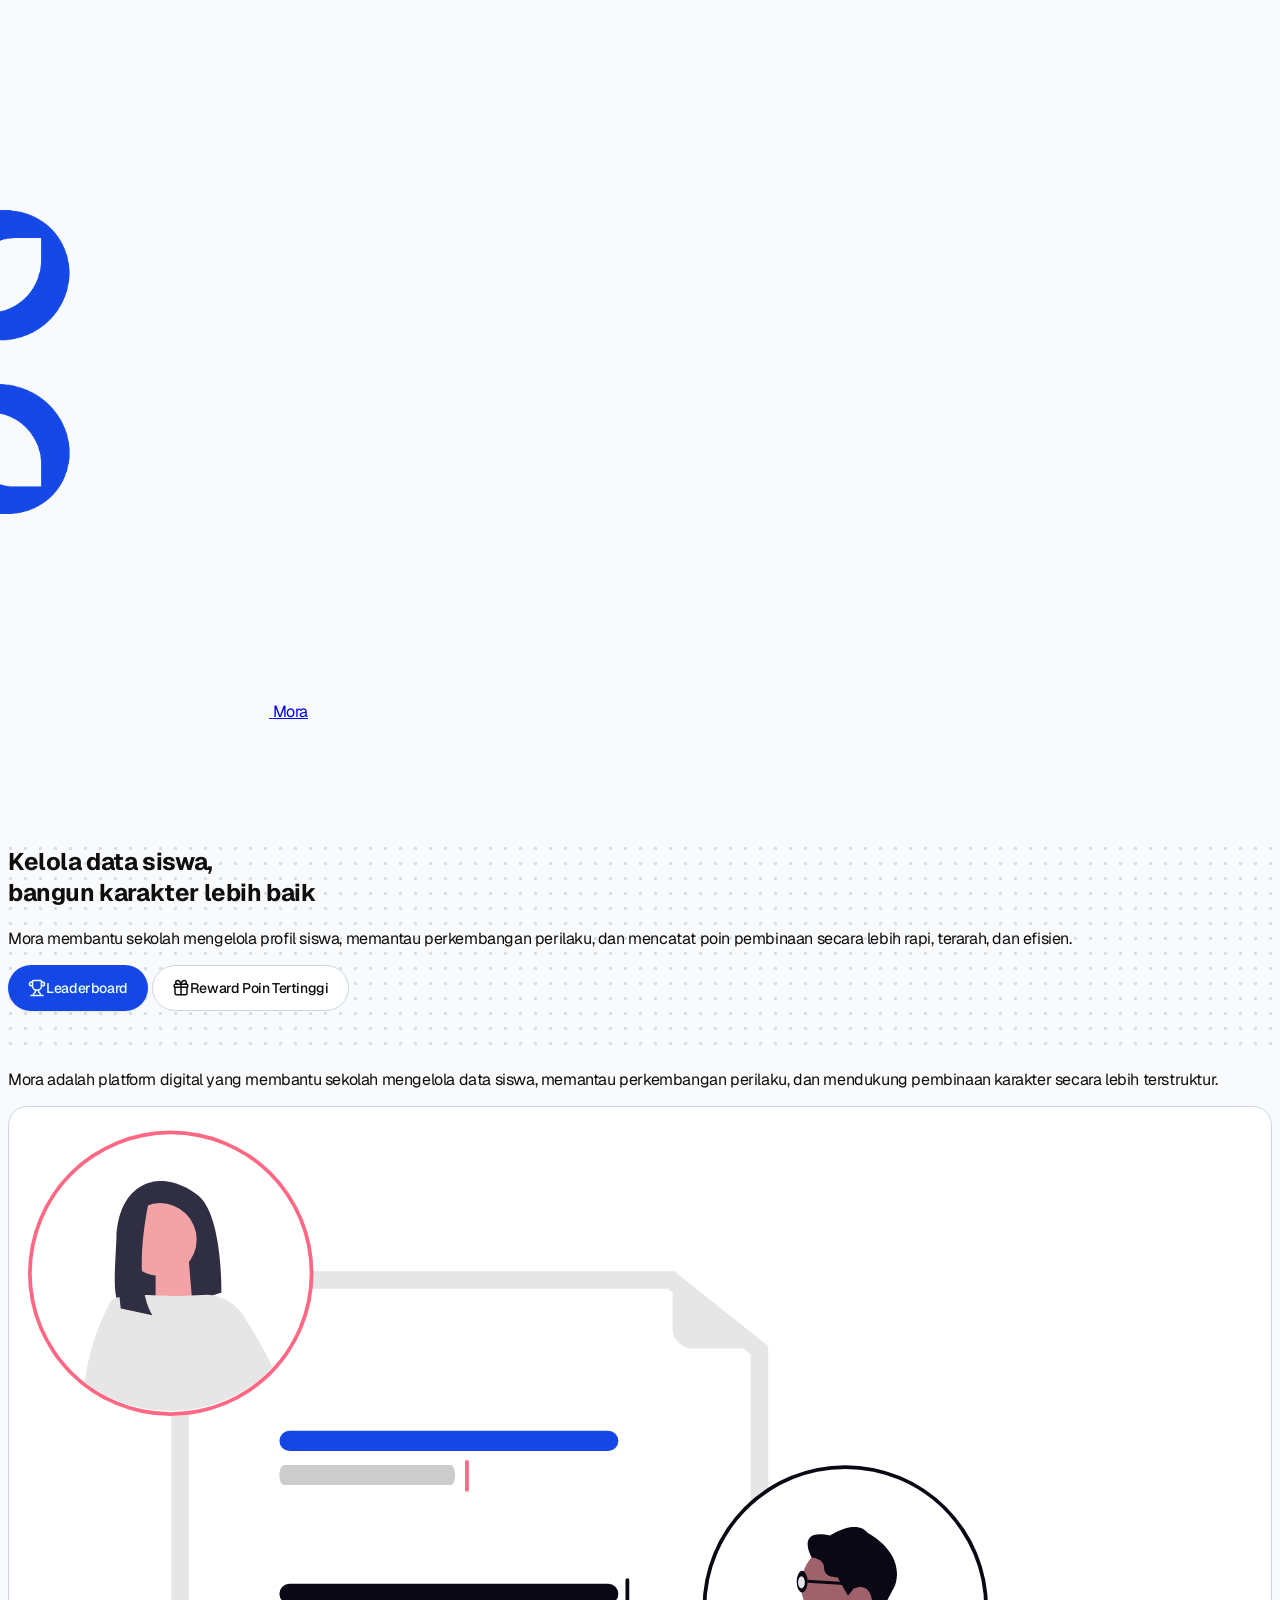
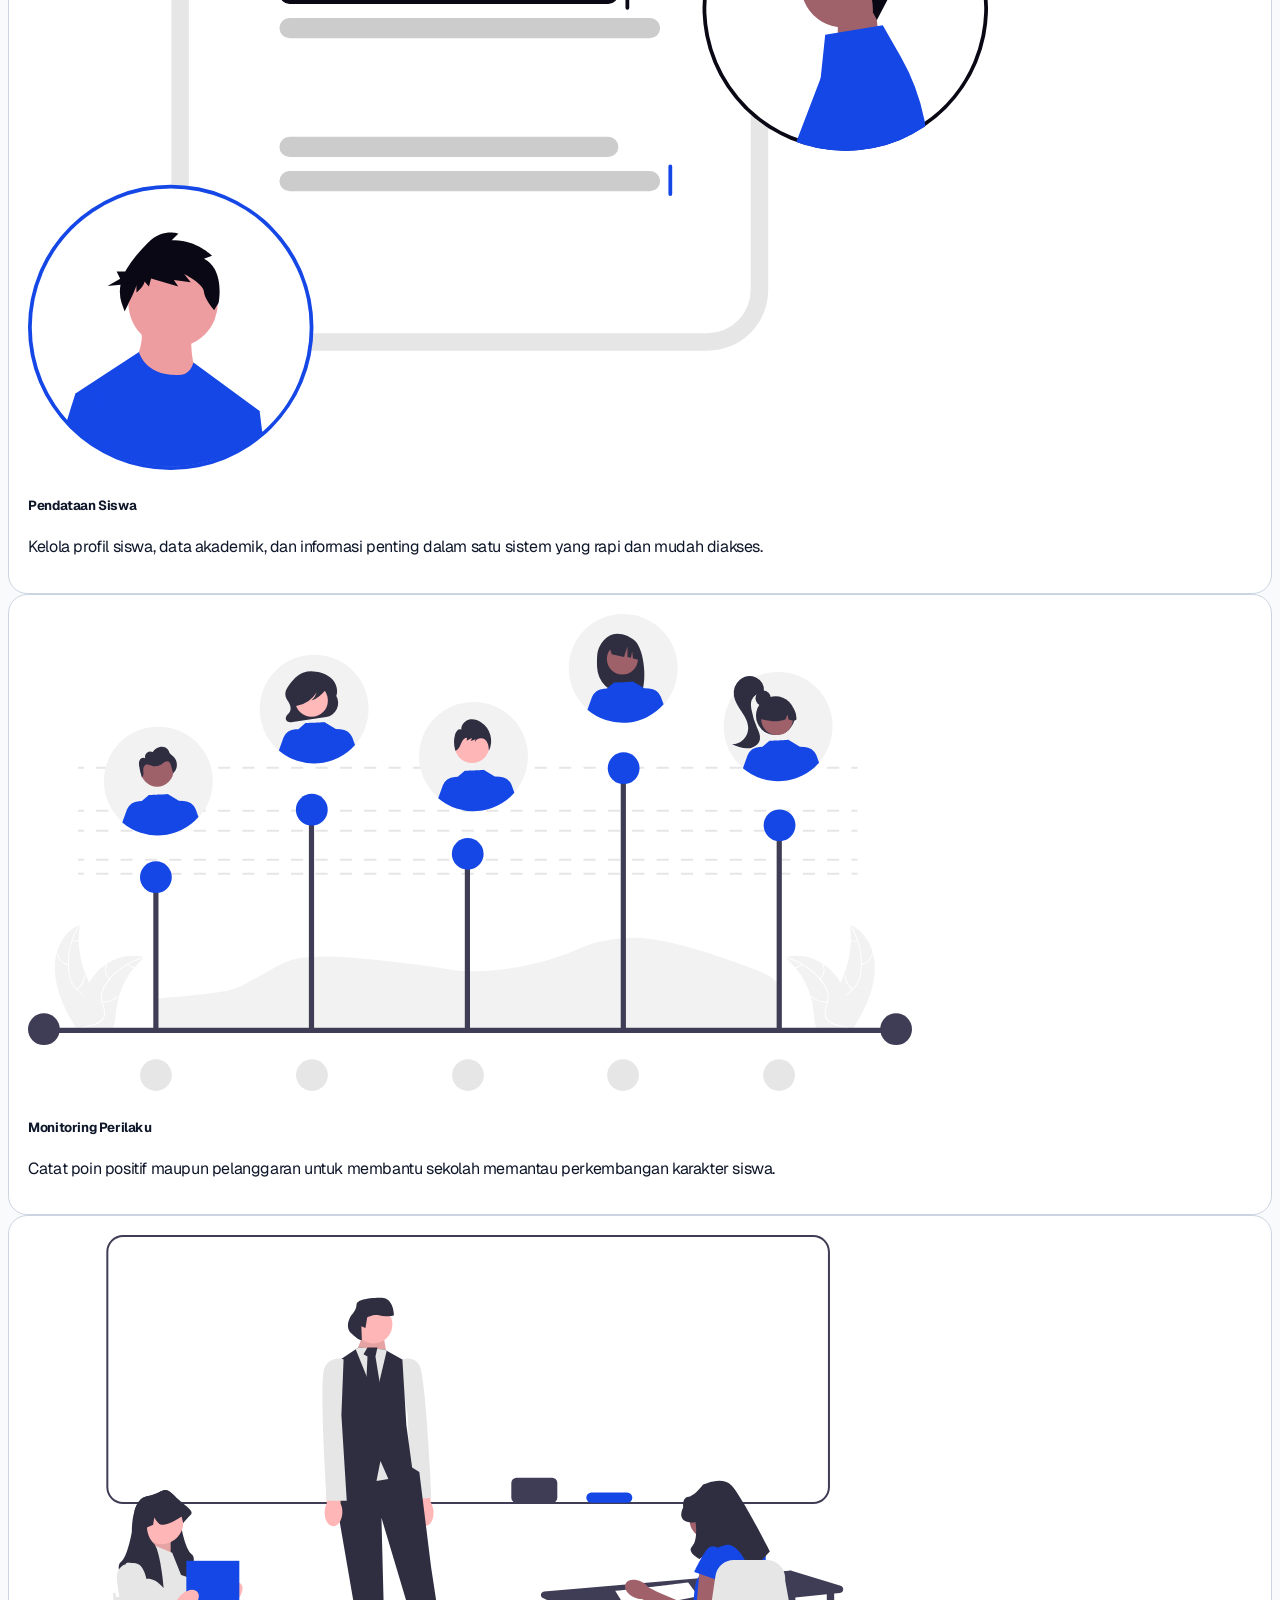
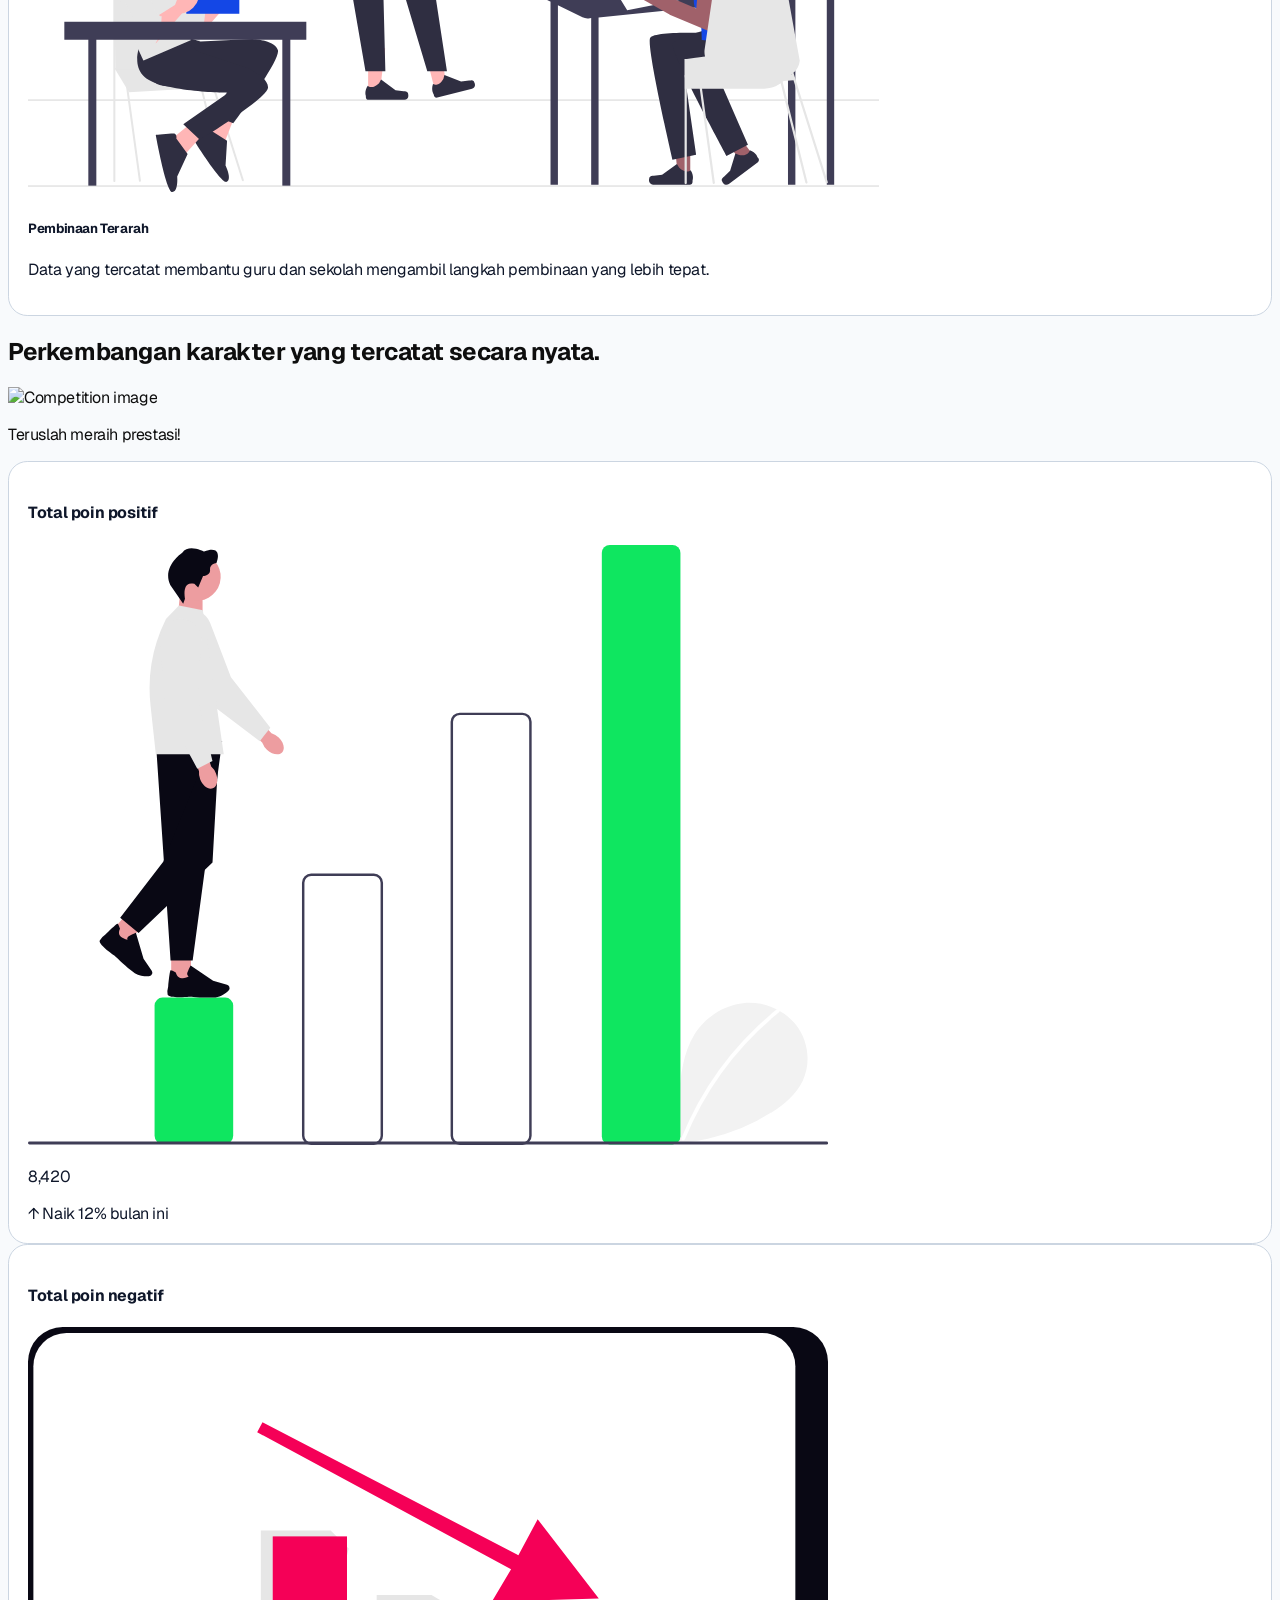
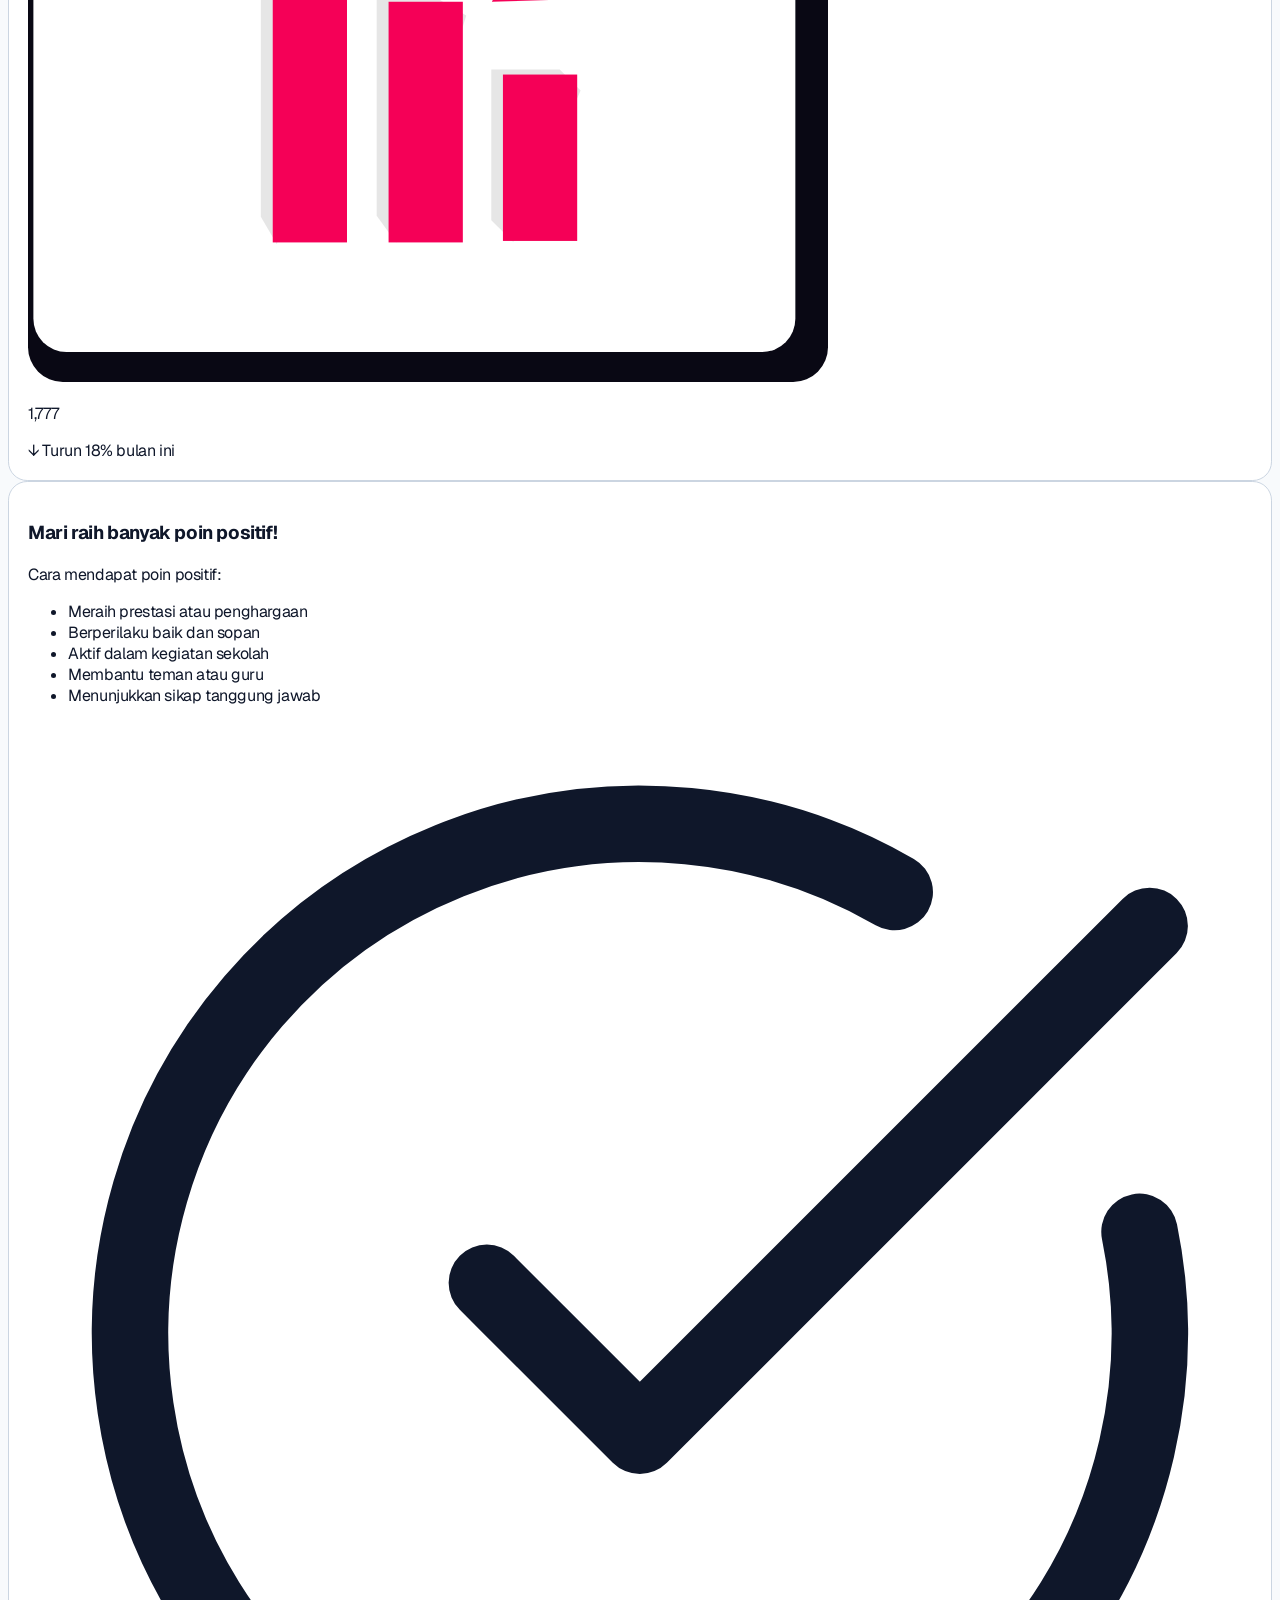
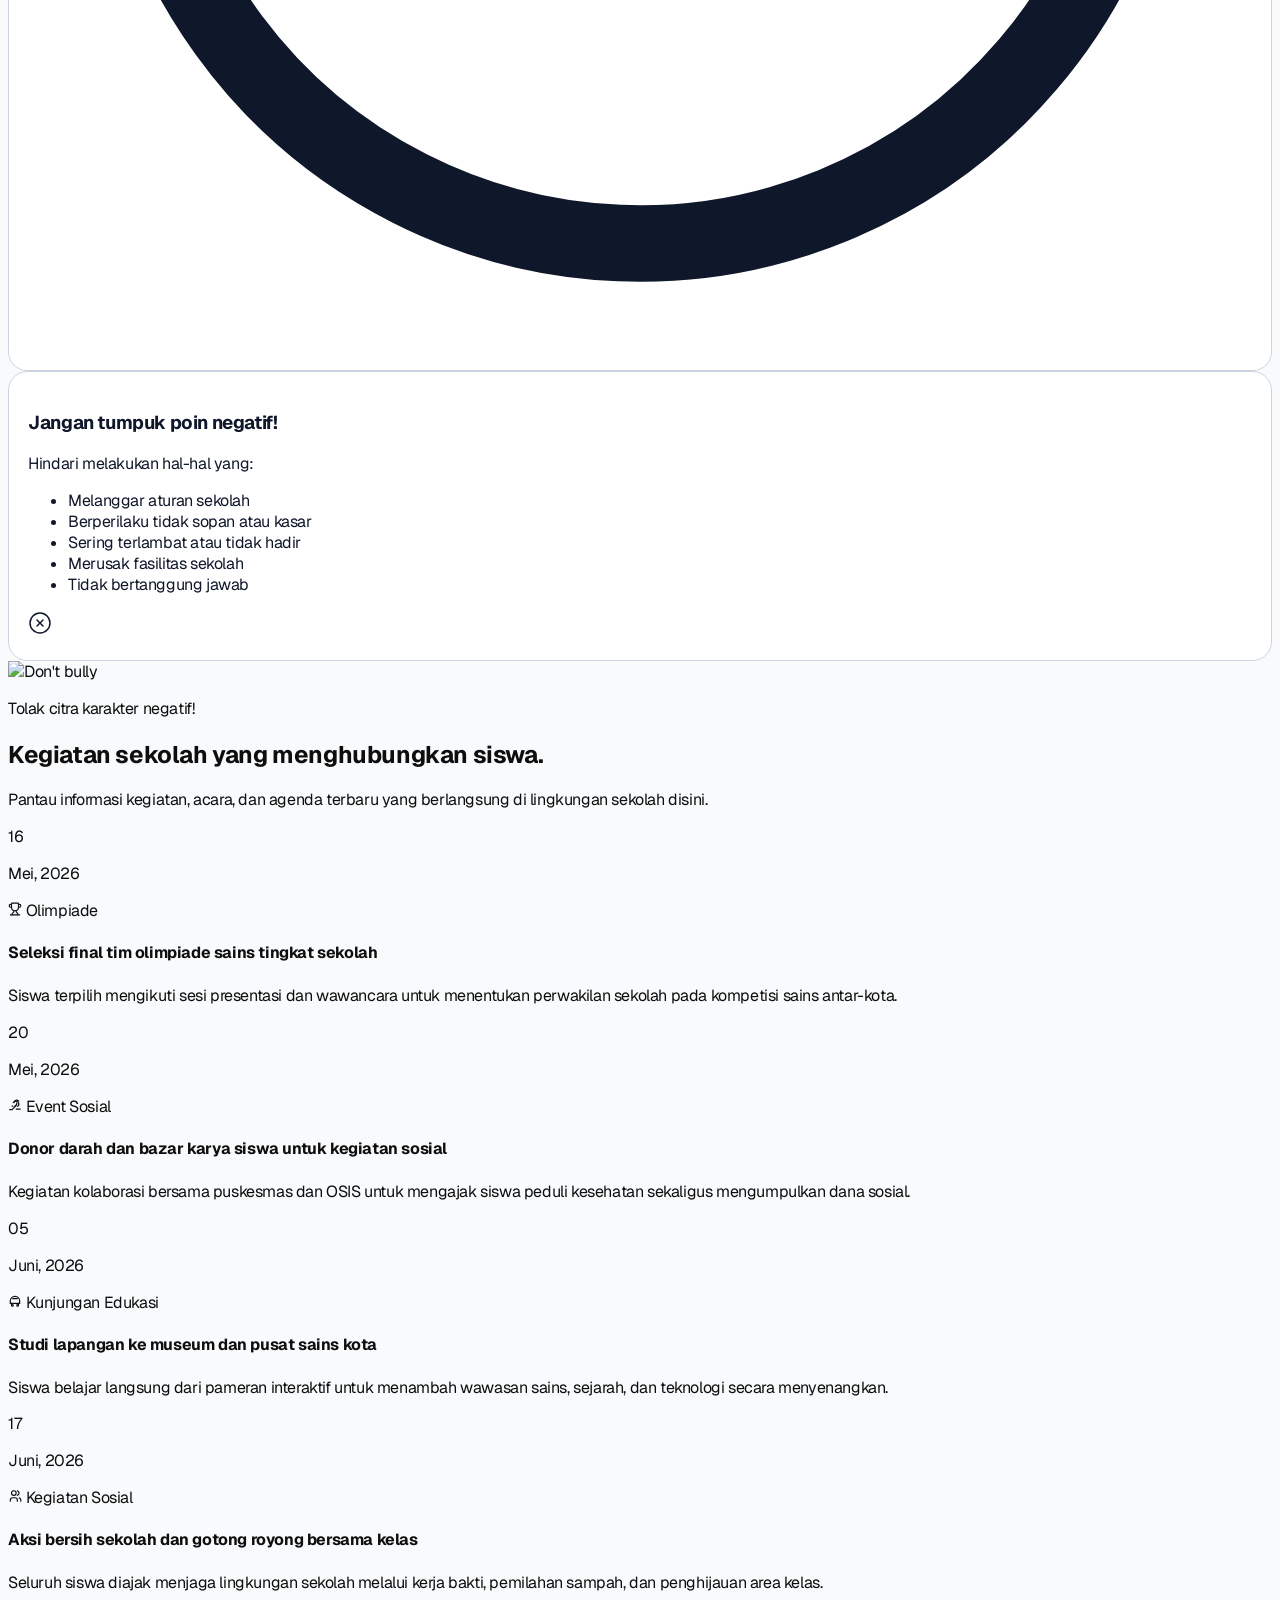
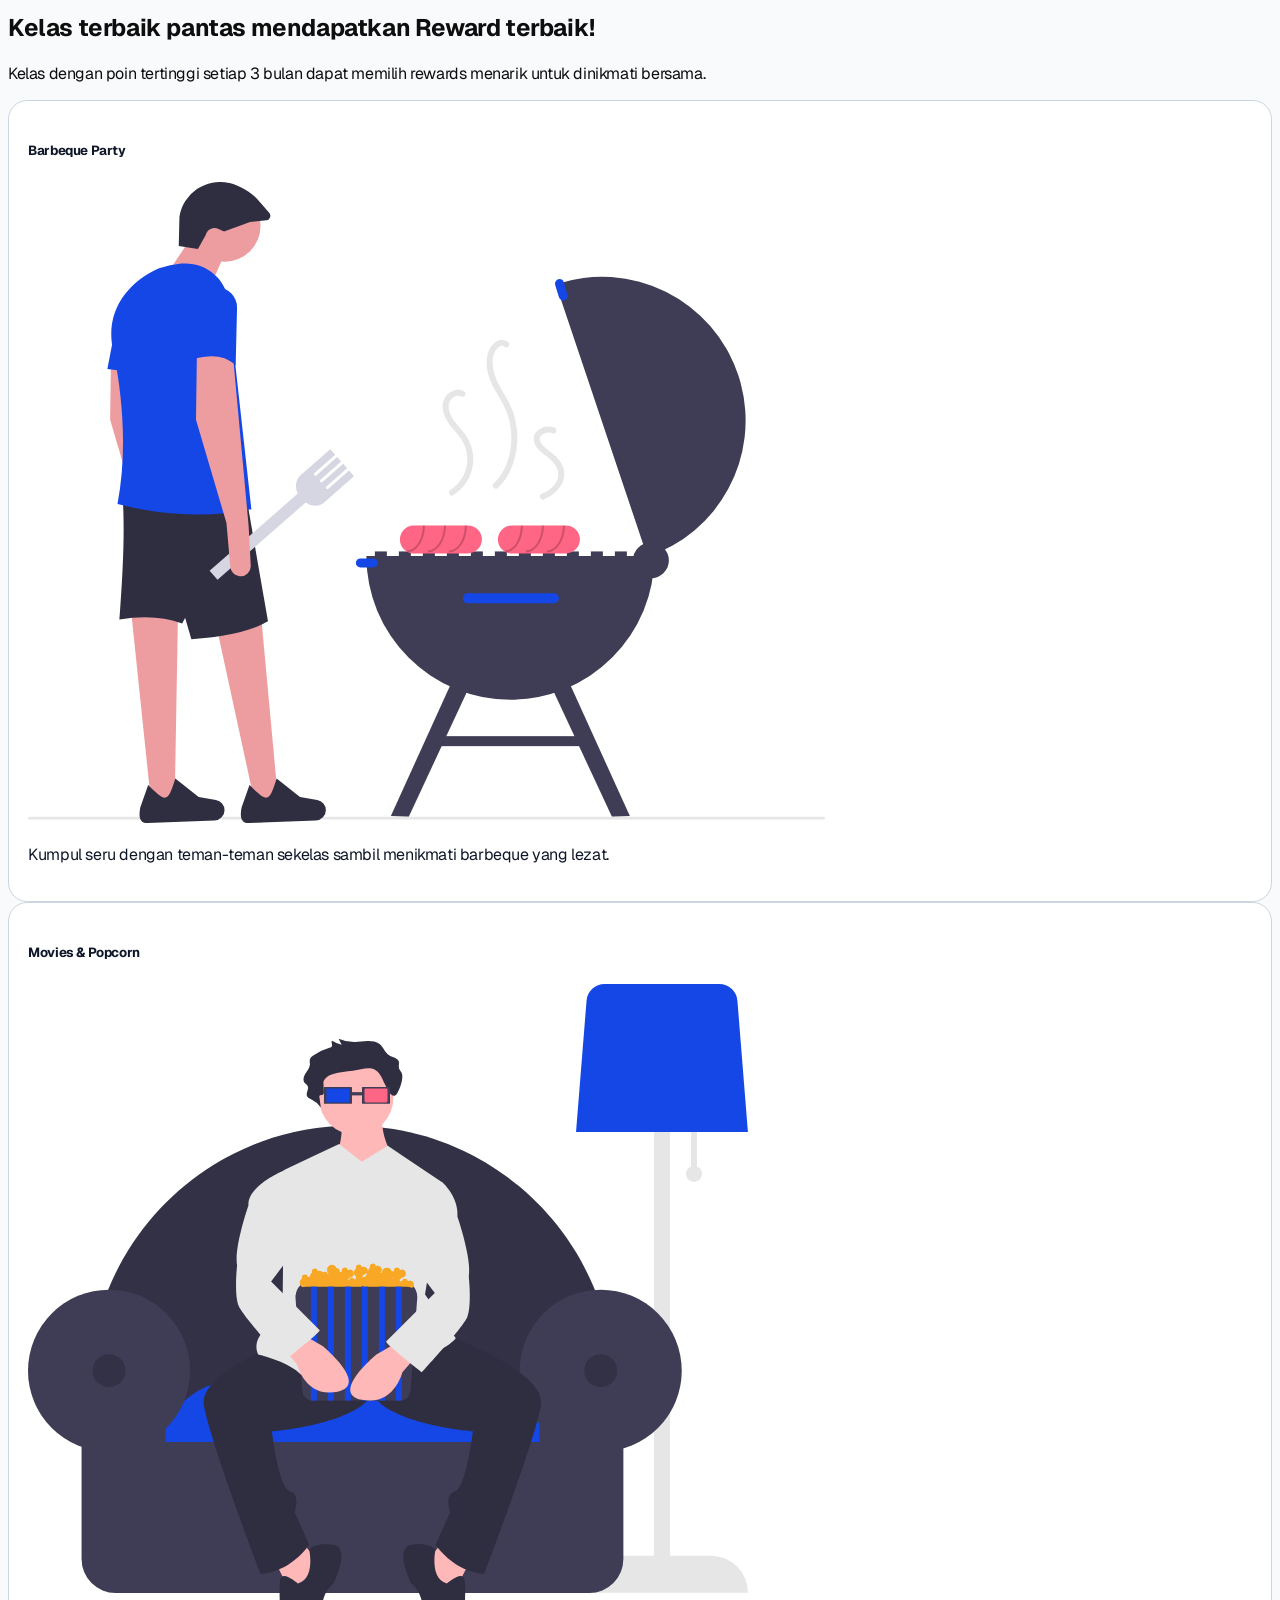
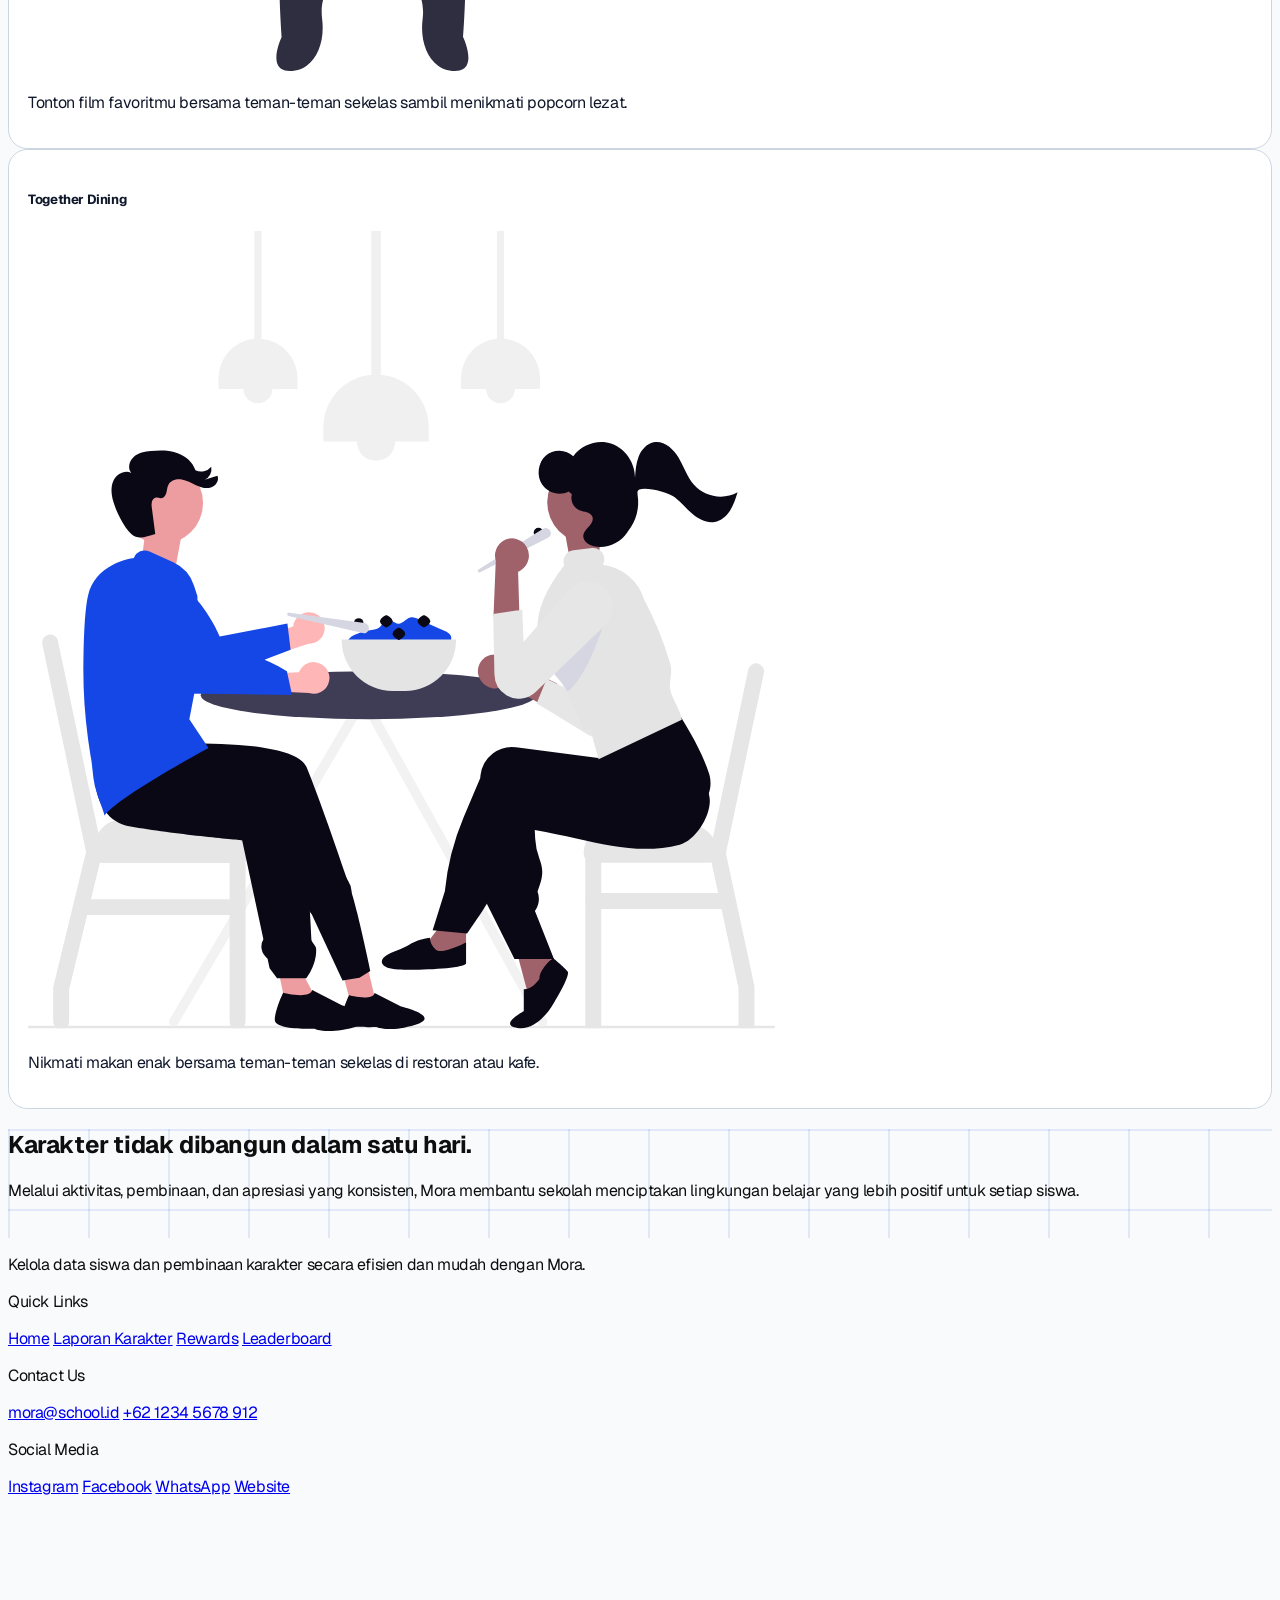
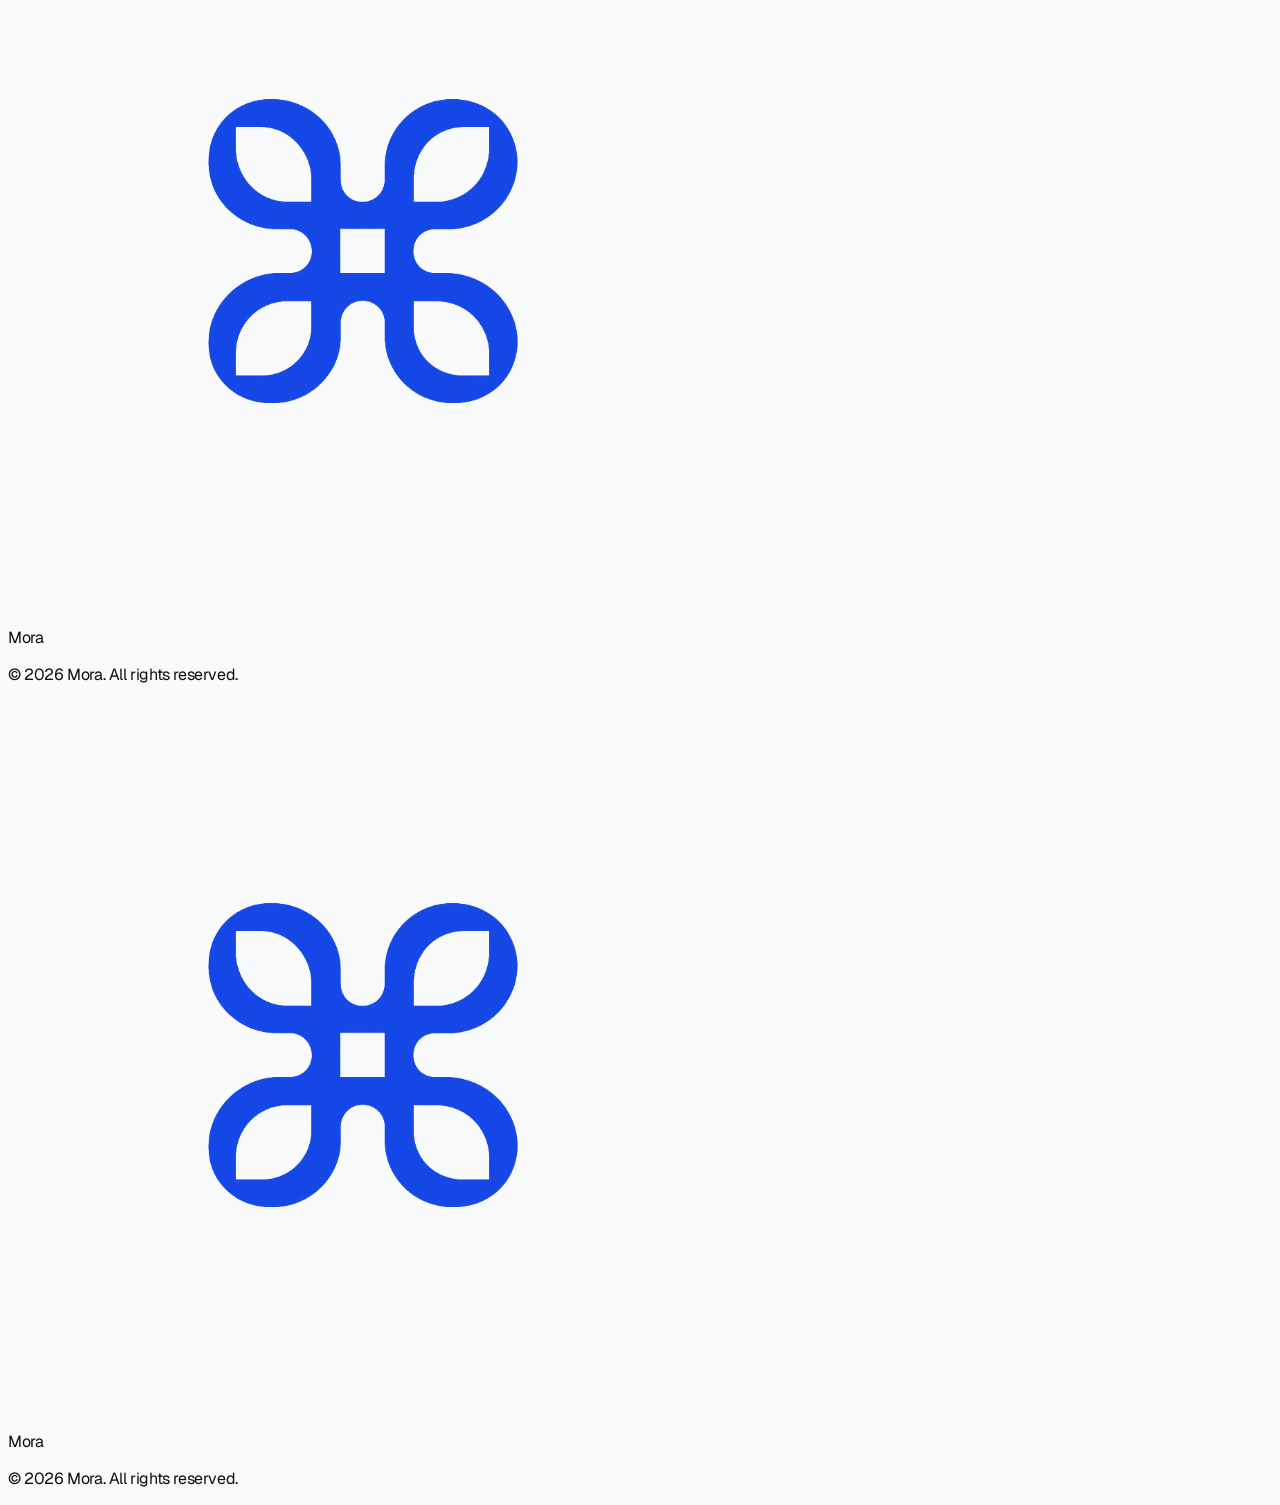
==== index.html @ 6139b9ea "Laporan Siswa" ====
<!doctype html>
<html lang="en">

<head>
  <meta charset="UTF-8" />
  <meta name="viewport" content="width=device-width, initial-scale=1.0" />
  <title>Mora</title>
  <link rel="icon" type="image/png" href="Assets/logo/mora.png" />
  <link rel="preconnect" href="https://fonts.googleapis.com" />
  <link rel="preconnect" href="https://fonts.gstatic.com" crossorigin />
  <link
    href="https://fonts.googleapis.com/css2?family=Geist:wght@100..900&family=Instrument+Serif:ital@0;1&display=swap"
    rel="stylesheet" />
  <script src="https://cdn.jsdelivr.net/npm/@tailwindcss/browser@4"></script>
  <link href="https://unpkg.com/aos@2.3.1/dist/aos.css" rel="stylesheet" />
  <link rel="stylesheet" href="style.css" />
  <style>
    * {
      scroll-behavior: smooth;
    }
  </style>
  <style type="text/tailwindcss">
    @theme {
        --color-background: oklch(98.415% 0.00352 248.585);
        --color-foreground: oklch(16.376% 0.00002 271.152);
        --color-primary: oklch(48.78% 0.24331 264.421);
        --color-primary-foreground: oklch(98.412% 0.01893 201.193);
        --color-secondary: oklch(37.17% 0.0392 257.31);
        --color-secondary-foreground: oklch(98.415% 0.00352 248.585);
        --color-accent: oklch(80.871% 0.09562 264.669);
        --color-accent-foreground: oklch(48.78% 0.24331 264.421);
        --color-muted: oklch(89.927% 0.00937 258.483);
        --color-muted-foreground: oklch(28.908% 0.00003 271.152);
        --color-surface: oklch(100% 0.00011 271.152);
        --color-surface-foreground: oklch(20.768% 0.03985 265.767);
        --color-border: oklch(86.898% 0.01994 252.99);
        --color-success: oklch(72.19% 0.19585 148.461);
        --color-success-foreground: oklch(98.193% 0.01802 156.147);
        --color-warning: oklch(74.729% 0.16735 61.01);
        --color-warning-foreground: oklch(98.688% 0.02129 95.306);
        --color-destructive: oklch(57.707% 0.21516 27.312);
        --color-destructive-foreground: oklch(97.053% 0.01292 16.91);
        --color-info: oklch(54.616% 0.21529 262.896);
        --color-info-foreground: oklch(97.048% 0.01429 254.737);
      }
    </style>
</head>

<body class="custom-scrollbar">
  <header data-aos="fade-down" data-aos-duration="1000" class="site-header fixed top-5 z-50"
    style="left: 50%; transform: translateX(-50%); width: min(calc(100vw - 2rem), 56rem);">
    <nav
      class="flex flex-wrap items-center gap-3 rounded-3xl bg-surface border border-border p-3 shadow-xs sm:flex-nowrap sm:justify-between sm:gap-4 sm:rounded-full sm:p-1 sm:pl-6">
      <a href="#" class="flex items-center justify-center -space-x-1 sm:justify-start">
        <img src="Assets/logo/logo.svg" alt="Mora Logo" class="w-9 h-9" />
        <span class="text-xl text-primary font-medium tracking-tighter">
          Mora
        </span>
      </a>

      <button type="button" id="nav-toggle" class="nav-toggle text-primary ml-auto md:hidden p-2"
        aria-controls="site-nav-menu" aria-expanded="false" aria-label="Open navigation menu">
        <svg id="nav-toggle-icon" xmlns="http://www.w3.org/2000/svg" width="24" height="24" viewBox="0 0 24 24"
          fill="none" stroke="currentColor" stroke-width="2" stroke-linecap="round" stroke-linejoin="round"
          class="lucide lucide-menu-icon lucide-menu">
          <path d="M4 5h16" />
          <path d="M4 12h16" />
          <path d="M4 19h16" />
        </svg>
      </button>

      <div id="site-nav-menu"
        class="nav-links hidden w-full space-y-4 md:space-y-0 gap-3 pt-1 text-sm sm:text-base md:flex md:w-auto md:flex-row md:items-center md:justify-center md:gap-5 md:pt-0">
        <div class="flex flex-col md:flex-row md:items-center md:justify-center gap-3 md:gap-5">
          <a href="Leaderboard.html"
            class="rounded-full px-3 md:py-2 text-muted-foreground hover:underline hover:decoration-blue-700 underline-offset-4 text-base hover:text-primary md:px-0 md:py-0 transition-all">Leaderboard</a>
          <a href="#poin"
            class="rounded-full px-3 md:py-2 text-muted-foreground hover:underline hover:decoration-blue-700 underline-offset-4 text-base hover:text-primary md:px-0 md:py-0 transition-all">Perolehan
            Poin</a>
          <a href="Laporan.html"
            class="rounded-full px-3 md:py-2 text-muted-foreground hover:underline hover:decoration-blue-700 underline-offset-4 text-base hover:text-primary md:px-0 md:py-0 transition-all">Laporan Karakter</a>
          <a href="#rewards"
            class="rounded-full px-3 md:py-2 text-muted-foreground hover:underline hover:decoration-blue-700 underline-offset-4 text-base hover:text-primary md:px-0 md:py-0 transition-all">Rewards</a>
        </div>
        <a href="Login.html" class="block md:hidden">
          <button type="button" class="btn btn-primary w-full" style="padding: 0.8rem 1.5rem">
            Login
          </button>
        </a>
      </div>
      <div class="hidden md:block">
        <a href="Login.html">
          <button type="button" class="btn btn-primary w-fit" style="padding: 0.8rem 1.5rem">
            Login
          </button>
        </a>
      </div>
    </nav>
  </header>

  <!-- hero -->
  <section id=""
    class="hero-section relative flex flex-col justify-center items-center gap-8 pattern-dots min-h-screen w-full px-4 py-28 md:px-12 lg:px-24 mx-auto">
    <div class="relative z-10 space-y-6 w-full max-w-4xl">
      <div class="space-y-2 w-full">
        <h1 data-aos="fade-up" data-aos-duration="500" class="text-5xl md:text-6xl lg:text-7xl text-center font-medium tracking-tighter capitalize transition-all">
          Kelola <span data-aos="fade-up" data-aos-duration="1000" class="text-primary">data siswa</span>, <br />
          bangun karakter
          <span data-aos="fade-up" data-aos-duration="1000" class="font-[Instrument_Serif] italic">lebih baik</span>
        </h1>
        <p data-aos="fade-up" data-aos-duration="500" data-aos-delay="100"
          class="text-base md:text-lg 2xl:text-xl text-muted-foreground text-center leading-tight max-w-md md:max-w-xl lg:max-w-3xl mx-auto transition-all">
          Mora membantu sekolah mengelola profil siswa, memantau perkembangan
          perilaku, dan mencatat poin pembinaan secara lebih rapi, terarah,
          dan efisien.
        </p>
      </div>
      <div class="hero-actions flex items-center justify-center gap-2">
        <a href="Leaderboard.html" data-aos="fade-up" data-aos-duration="700" class="btn btn-primary flex items-center gap-2 w-full sm:w-auto">
          <svg xmlns="http://www.w3.org/2000/svg" width="18" height="18" viewBox="0 0 24 24" fill="none"
            stroke="currentColor" stroke-width="2" stroke-linecap="round" stroke-linejoin="round"
            class="lucide lucide-trophy-icon lucide-trophy">
            <path d="M10 14.66v1.626a2 2 0 0 1-.976 1.696A5 5 0 0 0 7 21.978" />
            <path d="M14 14.66v1.626a2 2 0 0 0 .976 1.696A5 5 0 0 1 17 21.978" />
            <path d="M18 9h1.5a1 1 0 0 0 0-5H18" />
            <path d="M4 22h16" />
            <path d="M6 9a6 6 0 0 0 12 0V3a1 1 0 0 0-1-1H7a1 1 0 0 0-1 1z" />
            <path d="M6 9H4.5a1 1 0 0 1 0-5H6" />
          </svg>
          Leaderboard</a>
        <a href="#rewards" data-aos="fade-up" data-aos-duration="700" data-aos-delay="200" class="btn btn-outline flex items-center gap-2 w-full sm:w-auto">
          <svg xmlns="http://www.w3.org/2000/svg" width="18" height="18" viewBox="0 0 24 24" fill="none"
            stroke="currentColor" stroke-width="2" stroke-linecap="round" stroke-linejoin="round"
            class="lucide lucide-gift-icon lucide-gift">
            <path d="M12 7v14" />
            <path d="M20 11v8a2 2 0 0 1-2 2H6a2 2 0 0 1-2-2v-8" />
            <path d="M7.5 7a1 1 0 0 1 0-5A4.8 8 0 0 1 12 7a4.8 8 0 0 1 4.5-5 1 1 0 0 1 0 5" />
            <rect x="3" y="7" width="18" height="4" rx="1" />
          </svg>
          Reward Poin Tertinggi
        </a>
      </div>
    </div>

    <div data-aos="fade-down" data-aos-duration="1000"
      class="absolute hidden md:block -top-4 lg:top-6 2xl:top-20 left-12 lg:left-16 2xl:left-24 w-42 lg:w-52 2xl:w-64 h-56 lg:h-64 2xl:h-82 border-10 lg:border-12 2xl:border-16 border-b-42 lg:border-b-46 2xl:border-b-56 border-surface -rotate-7 shadow-2xl shadow-blue-100 transition-all duration-300">
        <img
          src="https://images.unsplash.com/photo-1571260899304-425eee4c7efc?q=80&w=870&auto=format&fit=crop&ixlib=rb-4.1.0&ixid=M3wxMjA3fDB8MHxwaG93dGF6fHx8fGVufDB8fHx8fA%3D%3D"
          alt="" class="w-full h-full bg-muted object-cover object-center" />
    </div>
    <div data-aos="fade-up" data-aos-duration="1000"
      class="absolute hidden md:block -bottom-8 lg:-bottom-20 right-12 lg:right-24 w-42 lg:w-52 2xl:w-64 h-56 lg:h-64 2xl:h-82 border-10 lg:border-12 2xl:border-16 border-b-42 lg:border-b-46 2xl:border-b-56 border-surface rotate-9 shadow-2xl shadow-blue-100 transition-all duration-300">
      <img
        src="https://images.unsplash.com/photo-1581726690015-c9861fa5057f?w=500&auto=format&fit=crop&q=60&ixlib=rb-4.1.0&ixid=M3wxMjA3fDB8MHxzZWFyY2h8MTZ8fGhpZ2glMjBzY2hvb2x8ZW58MHx8MHx8fDA%3D"
        alt="" class="w-full h-full bg-muted object-cover object-center" />
    </div>
  </section>

  <main
    class="flex flex-col items-center justify-center gap-20 md:gap-24 px-4 py-16 pb-0 sm:px-6 md:px-8 lg:px-12 w-full max-w-7xl mx-auto">
    <section data-aos="fade-up" class="flex flex-col gap-10 items-center justify-center w-full">
      <div class="max-w-3xl">
        <p class="text-xl md:text-2xl lg:text-3xl text-center tracking-tighter">
          <span class="text-primary">Mora</span> adalah platform digital yang
          membantu sekolah mengelola data siswa, memantau perkembangan
          perilaku, dan mendukung pembinaan karakter secara lebih terstruktur.
        </p>
      </div>

      <div class="grid grid-cols-1 md:grid-cols-3 lg:grid-cols-3 gap-4 w-full">
        <div data-aos="fade-up" class="relative flex flex-col items-center justify-center card space-y-6 shadow-sm transition-all min-h-72">
          <img src="Assets/illustrations/people-document.svg" alt="" class="w-full h-40 object-center" />
          <div class="text-center space-y-1">
            <h5 class="text-xl text-primary font-medium">Pendataan Siswa</h5>
            <p class="text-sm text-muted-foreground">
              Kelola profil siswa, data akademik, dan informasi penting dalam
              satu sistem yang rapi dan mudah diakses.
            </p>
          </div>
        </div>
        <div data-aos="fade-up" data-aos-delay="200" class="relative flex flex-col items-center justify-center card space-y-6 shadow-sm transition-all min-h-72">
          <img src="Assets/illustrations/people-grades.svg" alt="" class="w-full h-40 object-center" />
          <div class="text-center space-y-1">
            <h5 class="text-xl text-primary font-medium">
              Monitoring Perilaku
            </h5>
            <p class="text-sm text-muted-foreground">
              Catat poin positif maupun pelanggaran untuk membantu sekolah
              memantau perkembangan karakter siswa.
            </p>
          </div>
        </div>
        <div data-aos="fade-up" data-aos-delay="400" class="relative flex flex-col items-center justify-center card space-y-6 shadow-sm transition-all min-h-72">
          <img src="Assets/illustrations/guidance.svg" alt="" class="w-full h-40 object-center" />
          <div class="text-center space-y-1">
            <h5 class="text-xl text-primary font-medium">
              Pembinaan Terarah
            </h5>
            <p class="text-sm text-muted-foreground">
              Data yang tercatat membantu guru dan sekolah
              mengambil langkah pembinaan yang lebih tepat.
            </p>
          </div>
        </div>
      </div>
    </section>

    <section id="poin" class="flex flex-col gap-10 items-center w-full scroll-m-34 overflow-hidden">
      <div data-aos="fade-up" class="flex items-center gap-2 max-w-2xl">
        <h2 class="text-3xl md:text-4xl lg:text-5xl text-center tracking-tighter">
          Perkembangan karakter yang
          <span class="text-primary">tercatat</span> secara
          <span class="font-[Instrument_Serif] italic">nyata</span>.
        </h2>
      </div>

      <div data-aos="fade-up" class="grid grid-cols-1 md:grid-cols-2 lg:grid-cols-3 w-full gap-3">
        <div class="relative w-full min-h-72 bg-surface border-border rounded-2xl overflow-hidden">
          <img
            src="https://images.unsplash.com/photo-1660795468951-0b37051eb1b2?q=80&w=1331&auto=format&fit=crop&ixlib=rb-4.1.0&ixid=M3wxMjA3fDB8MHxwaG90by1wYWdlfHx8fGVufDB8fHx8fA%3D%3D"
            alt="Competition image" class="w-full h-full object-cover" />
          <div class="absolute inset-0 bg-linear-to-t from-black/75 via-black/25 to-transparent"></div>
          <div class="absolute inset-x-0 bottom-0 p-4 md:p-5 lg:p-6">
            <p
              class="max-w-[14rem] text-lg text-primary-foreground font-medium">
              Teruslah meraih prestasi!
            </p>
          </div>
        </div>
        <div class="flex flex-col justify-between w-full min-h-72 card gap-12">
          <h4 class="text-4xl font-medium capitalize">Total poin positif</h4>
          <img src="Assets/illustrations/going-upward.svg" alt="" class="w-32 sm:w-40 md:w-45 self-center" />
          <div class="flex justify-between items-end w-full">
            <p class="text-6xl text-success font-medium">8,420</p>
            <span class="text-xs text-primary-foreground bg-success px-2 py-0.5 rounded-full w-fit">&uarr; Naik 12%
              bulan ini</span>
          </div>
        </div>
        <div class="flex flex-col justify-between w-full min-h-72 card gap-12">
          <h4 class="text-4xl font-medium capitalize">Total poin negatif</h4>
          <img src="Assets/illustrations/statistic-downward.svg" alt="" class="w-32 sm:w-40 md:w-45 self-center" />
          <div class="flex justify-between items-end w-full">
            <p class="text-6xl text-destructive font-medium">1,777</p>
            <span class="text-xs text-primary-foreground bg-destructive px-2 py-0.5 rounded-full w-fit">&darr; Turun 18%
              bulan ini</span>
          </div>
        </div>
        <div class="w-full min-h-72 card flex flex-col justify-between">
          <div class="space-y-4">
            <h3 class="text-4xl font-medium tracking-tight">
              Mari raih banyak poin positif!
            </h3>
            <div class="text-muted-foreground">
              <p class="text-base">Cara mendapat poin positif:</p>
              <ul class="relative left-4 list-decimal list-outside text-base text-muted-foreground">
                <li>Meraih prestasi atau penghargaan</li>
                <li>Berperilaku baik dan sopan</li>
                <li>Aktif dalam kegiatan sekolah</li>
                <li>Membantu teman atau guru</li>
                <li>Menunjukkan sikap tanggung jawab</li>
              </ul>
            </div>
          </div>
          <svg xmlns="http://www.w3.org/2000/svg" viewBox="0 0 24 24" fill="none" stroke="currentColor"
            stroke-width="1.5" stroke-linecap="round" stroke-linejoin="round"
            class="lucide lucide-circle-check-big-icon lucide-circle-check-big w-24 h-24 text-success/20 self-end">
            <path d="M21.801 10A10 10 0 1 1 17 3.335" />
            <path d="m9 11 3 3L22 4" />
          </svg>
        </div>
        <div class="w-full min-h-72 card flex flex-col justify-between">
          <div class="space-y-4">
            <h3 class="text-4xl font-medium tracking-tight">
              Jangan tumpuk poin negatif!
            </h3>
            <div class="text-muted-foreground">
              <p class="text-base">Hindari melakukan hal-hal yang:</p>
              <ul class="relative left-4 list-decimal list-outside text-base">
                <li>Melanggar aturan sekolah</li>
                <li>Berperilaku tidak sopan atau kasar</li>
                <li>Sering terlambat atau tidak hadir</li>
                <li>Merusak fasilitas sekolah</li>
                <li>Tidak bertanggung jawab</li>
              </ul>
            </div>
          </div>
          <svg xmlns="http://www.w3.org/2000/svg" width="24" height="24" viewBox="0 0 24 24" fill="none"
            stroke="currentColor" stroke-width="1.5" stroke-linecap="round" stroke-linejoin="round"
            class="lucide lucide-circle-x-icon lucide-circle-x w-24 h-24 text-destructive/20 self-end">
            <circle cx="12" cy="12" r="10" />
            <path d="m15 9-6 6" />
            <path d="m9 9 6 6" />
          </svg>
        </div>
        <div class="relative w-full min-h-72 bg-surface border-border rounded-2xl overflow-hidden">
          <img
            src="https://images.unsplash.com/photo-1664786496152-c09bb24791b5?w=500&auto=format&fit=crop&q=60&ixlib=rb-4.1.0&ixid=M3wxMjA3fDB8MHxzZWFyY2h8MXx8YnVsbHlpbmd8ZW58MHx8MHx8fDI%3D"
            alt="Don't bully" class="w-full h-full object-cover" />
          <div class="absolute inset-0 bg-linear-to-t from-black/75 via-black/25 to-transparent"></div>
          <div class="absolute inset-x-0 bottom-0 p-4 md:p-5 lg:p-6">
            <p
              class="max-w-[14rem] text-lg text-primary-foreground font-medium">
              Tolak citra karakter negatif!
            </p>
          </div>
        </div>
      </div>
    </section>

    <section id="agenda" class="flex flex-col gap-10 items-center w-full scroll-m-34 overflow-hidden">
      <div data-aos="fade-up" class="flex flex-col gap-2 items-center max-w-md">
        <h2 class="text-3xl md:text-4xl lg:text-5xl text-center tracking-tighter">
          <span class="text-primary">Kegiatan sekolah</span> yang
          <span class="font-[Instrument_Serif] italic">menghubungkan</span>
          siswa.
        </h2>
        <p class="text-sm text-muted-foreground text-center max-w-sm">
          Pantau informasi kegiatan, acara, dan agenda terbaru yang
          berlangsung di lingkungan sekolah disini.
        </p>
      </div>

      <div class="flex flex-col divide-y divide-border w-full">
        <div data-aos="flip-up" class="flex flex-col md:flex-row md:divide-x md:divide-border w-full min-h-42">
          <div class="agenda-date flex-1 flex items-end w-full p-4">
            <div class="flex-1 flex items-end gap-3">
              <p class="text-7xl text-primary font-bold leading-15 tracking-tighter">
                16
              </p>
              <p class="text-2xl text-muted-foreground">Mei, 2026</p>
            </div>
          </div>
          <div class="agenda-content flex-3 w-full p-4 pattern-flicker">
            <div class="mb-3 flex flex-wrap gap-2">
              <span
                class="inline-flex items-center gap-1.5 rounded-full bg-primary/10 px-3 py-1 text-xs font-medium text-primary">
                <svg xmlns="http://www.w3.org/2000/svg" width="14" height="14" viewBox="0 0 24 24" fill="none"
                  stroke="currentColor" stroke-width="2" stroke-linecap="round" stroke-linejoin="round"
                  class="lucide lucide-trophy">
                  <path d="M10 14.66v1.626a2 2 0 0 1-.976 1.696A5 5 0 0 0 7 21.978" />
                  <path d="M14 14.66v1.626a2 2 0 0 0 .976 1.696A5 5 0 0 1 17 21.978" />
                  <path d="M18 9h1.5a1 1 0 0 0 0-5H18" />
                  <path d="M4 22h16" />
                  <path d="M6 9a6 6 0 0 0 12 0V3a1 1 0 0 0-1-1H7a1 1 0 0 0-1 1z" />
                  <path d="M6 9H4.5a1 1 0 0 1 0-5H6" />
                </svg>
                Olimpiade
              </span>
            </div>
            <h4 class="text-3xl text-primary tracking-tighter">
              Seleksi final tim olimpiade sains tingkat sekolah
            </h4>
            <p class="text-sm text-muted-foreground">
              Siswa terpilih mengikuti sesi presentasi dan wawancara untuk
              menentukan perwakilan sekolah pada kompetisi sains antar-kota.
            </p>
          </div>
        </div>
        <div data-aos="flip-up" class="flex flex-col md:flex-row md:divide-x md:divide-border w-full min-h-42">
          <div class="agenda-date flex-1 flex items-end w-full p-4">
            <div class="flex-1 flex items-end gap-3">
              <p class="text-7xl text-primary font-bold leading-15 tracking-tighter">
                20
              </p>
              <p class="text-2xl text-muted-foreground">Mei, 2026</p>
            </div>
          </div>
          <div class="agenda-content flex-3 w-full p-4 pattern-flicker">
            <div class="mb-3 flex flex-wrap gap-2">
              <span
                class="inline-flex items-center gap-1.5 rounded-full bg-success/10 px-3 py-1 text-xs font-medium text-success">
                <svg xmlns="http://www.w3.org/2000/svg" width="14" height="14" viewBox="0 0 24 24" fill="none"
                  stroke="currentColor" stroke-width="2" stroke-linecap="round" stroke-linejoin="round"
                  class="lucide lucide-heart-handshake">
                  <path d="M16.5 14.5 17 14a5 5 0 0 0-7.07-7.07L9 7.86" />
                  <path d="M18.5 5.5a5 5 0 0 0-7.07 0L11 6.93" />
                  <path d="M3 20h4l6.5-6.5a4.95 4.95 0 0 0 1.32-4.74" />
                  <path d="M14 12a2 2 0 0 0-2 2v.5" />
                  <path d="M7 14h1.5" />
                  <path d="M14 19h7" />
                </svg>
                Event Sosial
              </span>
            </div>
            <h4 class="text-3xl text-primary tracking-tighter">
              Donor darah dan bazar karya siswa untuk kegiatan sosial
            </h4>
            <p class="text-sm text-muted-foreground">
              Kegiatan kolaborasi bersama puskesmas dan OSIS untuk mengajak
              siswa peduli kesehatan sekaligus mengumpulkan dana sosial.
            </p>
          </div>
        </div>
        <div data-aos="flip-up" class="flex flex-col md:flex-row md:divide-x md:divide-border w-full min-h-42">
          <div class="agenda-date flex-1 flex items-end w-full p-4">
            <div class="flex-1 flex items-end gap-3">
              <p class="text-7xl text-primary font-bold leading-15 tracking-tighter">
                05
              </p>
              <p class="text-2xl text-muted-foreground">Juni, 2026</p>
            </div>
          </div>
          <div class="agenda-content flex-3 w-full p-4 pattern-flicker">
            <div class="mb-3 flex flex-wrap gap-2">
              <span
                class="inline-flex items-center gap-1.5 rounded-full bg-warning/10 px-3 py-1 text-xs font-medium text-warning">
                <svg xmlns="http://www.w3.org/2000/svg" width="14" height="14" viewBox="0 0 24 24" fill="none"
                  stroke="currentColor" stroke-width="2" stroke-linecap="round" stroke-linejoin="round"
                  class="lucide lucide-bus-front">
                  <path d="M4 16v-4a8 8 0 0 1 16 0v4" />
                  <path d="M4 16h16" />
                  <path d="M6 16v2" />
                  <path d="M18 16v2" />
                  <circle cx="7.5" cy="19.5" r="1.5" />
                  <circle cx="16.5" cy="19.5" r="1.5" />
                  <path d="M8 8h8" />
                </svg>
                Kunjungan Edukasi
              </span>
            </div>
            <h4 class="text-3xl text-primary tracking-tighter">
              Studi lapangan ke museum dan pusat sains kota
            </h4>
            <p class="text-sm text-muted-foreground">
              Siswa belajar langsung dari pameran interaktif untuk menambah
              wawasan sains, sejarah, dan teknologi secara menyenangkan.
            </p>
          </div>
        </div>
        <div data-aos="flip-up" class="flex flex-col md:flex-row md:divide-x md:divide-border w-full min-h-42">
          <div class="agenda-date flex-1 flex items-end w-full p-4">
            <div class="flex-1 flex items-end gap-3">
              <p class="text-7xl text-primary font-bold leading-15 tracking-tighter">
                17
              </p>
              <p class="text-2xl text-muted-foreground">Juni, 2026</p>
            </div>
          </div>
          <div class="agenda-content flex-3 w-full p-4 pattern-flicker">
            <div class="mb-3 flex flex-wrap gap-2">
              <span
                class="inline-flex items-center gap-1.5 rounded-full bg-destructive/10 px-3 py-1 text-xs font-medium text-destructive">
                <svg xmlns="http://www.w3.org/2000/svg" width="14" height="14" viewBox="0 0 24 24" fill="none"
                  stroke="currentColor" stroke-width="2" stroke-linecap="round" stroke-linejoin="round"
                  class="lucide lucide-users">
                  <path d="M16 21v-2a4 4 0 0 0-4-4H8a4 4 0 0 0-4 4v2" />
                  <circle cx="10" cy="7" r="4" />
                  <path d="M22 21v-2a4 4 0 0 0-3-3.87" />
                  <path d="M16 3.13a4 4 0 0 1 0 7.75" />
                </svg>
                Kegiatan Sosial
              </span>
            </div>
            <h4 class="text-3xl text-primary tracking-tighter">
              Aksi bersih sekolah dan gotong royong bersama kelas
            </h4>
            <p class="text-sm text-muted-foreground">
              Seluruh siswa diajak menjaga lingkungan sekolah melalui kerja
              bakti, pemilahan sampah, dan penghijauan area kelas.
            </p>
          </div>
        </div>
      </div>
    </section>

    <section id="rewards" class="flex flex-col gap-4 md:gap-16 lg:gap-20 items-center w-full scroll-m-34">
      <div data-aos="fade-up" class="flex flex-col items-center gap-2 max-w-2xl">
        <h2 class="text-3xl md:text-4xl lg:text-5xl text-center tracking-tighter">
          Kelas terbaik pantas mendapatkan
          <span class="text-primary">Reward</span>
          <span class="italic font-[Instrument_Serif]">terbaik</span>!
        </h2>
        <p class="text-sm text-muted-foreground text-center max-w-sm">
          Kelas dengan poin tertinggi setiap 3 bulan dapat memilih rewards
          menarik untuk dinikmati bersama.
        </p>
      </div>

      <div class="flex flex-col md:flex-row justify-center items-center gap-6 md:gap-0 md:-space-x-8 w-full">
        <div data-aos="flip-right" data-aos-duration="700" class="relative hover:z-10">
          <div
            class="relative w-full md:max-w-80 card space-y-6 md:-left-0 md:hover:-left-12 md:-rotate-6 shadow-md hover:shadow-xl md:hover:scale-105 transition-all z-1 hover:z-5">
            <h5 class="text-3xl text-primary text-center tracking-tighter">
              Barbeque Party
            </h5>
            <img src="Assets/illustrations/barbeque.svg" alt="" class="w-full h-50 object-center" />
            <div class="space-y-0">
              <p class="text-sm text-muted-foreground text-center">
                Kumpul seru dengan teman-teman sekelas sambil menikmati barbeque
                yang lezat.
              </p>
            </div>
          </div>
        </div>
        <div data-aos="flip-right" data-aos-duration="700" data-aos-delay="200" class="relative hover:z-10">
          <div
            class="relative w-full md:max-w-80 card space-y-6 md:-top-8 md:hover:-top-12 shadow-md hover:shadow-xl md:hover:scale-105 transition-all z-2 hover:z-5">
            <h5 class="text-3xl text-primary text-center tracking-tighter">
              Movies & Popcorn
            </h5>
            <img src="Assets/illustrations/cinema.svg" alt="" class="w-full h-50 object-center" />
            <div class="space-y-0">
              <p class="text-sm text-muted-foreground text-center">
                Tonton film favoritmu bersama teman-teman sekelas sambil
                menikmati popcorn lezat.
              </p>
            </div>
          </div>
        </div>
        <div data-aos="flip-right" data-aos-duration="700" data-aos-delay="400" class="relative hover:z-10">
          <div
            class="relative w-full md:max-w-80 card space-y-6 md:-right-0 md:hover:-right-12 md:rotate-6 shadow-md hover:shadow-xl md:hover:scale-105 transition-all z-3 hover:z-5">
            <h5 class="text-3xl text-primary text-center tracking-tighter">
              Together Dining
            </h5>
            <img src="Assets/illustrations/eating-together.svg" alt="" class="w-full h-50 object-center" />
            <div class="space-y-0">
              <p class="text-sm text-muted-foreground text-center">
                Nikmati makan enak bersama teman-teman sekelas di restoran atau
                kafe.
              </p>
            </div>
          </div>
        </div>
      </div>
    </section>
  </main>

  <section data-aos="fade-up"
    class="closing-section relative flex flex-col items-center justify-center w-full min-h-100 pattern-grid mt-16 overflow-hidden">
    <div class="relative max-w-7xl w-full mx-auto p-5 md:p-12">
      <div
        class="flex flex-col gap-2 max-w-md sm:max-w-sm md:max-w-md lg:max-w-lg xl:max-w-xl text-center md:text-start">
        <h2 class="text-3xl md:text-4xl lg:text-5xl tracking-tighter">
          <span class="font-[instrument_serif] tracking-tight italic">Karakter</span>
          tidak dibangun dalam <span class="text-primary">satu hari</span>.
        </h2>
        <p class="text-sm md:text-base text-muted-foreground">
          Melalui aktivitas, pembinaan, dan apresiasi yang konsisten, Mora
          membantu sekolah menciptakan lingkungan belajar yang lebih positif
          untuk setiap siswa.
        </p>
      </div>

      <img data-aos="fade-up" data-aos-duration="700"
        src="https://images.unsplash.com/photo-1578269174936-2709b6aeb913?q=80&w=871&auto=format&fit=crop&ixlib=rb-4.1.0&ixid=M3wxMjA3fDB8MHxwaG90by1wYWdlfHx8fGVufDB8fHx8fA%3D%3D"
        alt=""
        class="pointer-events-none absolute -bottom-36 right-0 h-64 w-52 object-cover object-center border-12 border-b-42 border-surface shadow-lg rotate-6 z-9" />
      <img data-aos="fade-up" data-aos-duration="700"
        src="https://images.unsplash.com/photo-1758270704226-db897b180243?q=80&w=1031&auto=format&fit=crop&ixlib=rb-4.1.0&ixid=M3wxMjA3fDB8MHxwaG90by1wYWdlfHx8fGVufDB8fHx8fA%3D%3D"
        alt=""
        class="pointer-events-none absolute -bottom-42 right-42 h-60 w-48 object-cover object-center border-12 border-b-42 border-surface shadow-lg -rotate-12 z-0" />
    </div>
  </section>

  <footer class="border-t border-border bg-surface overflow-hidden z-10">
    <div class="flex flex-col -space-y-8 mx-auto w-full max-w-7xl px-6 py-10 md:px-12 md:py-12">
      <div class="grid gap-10 lg:grid-cols-[1.15fr_0.85fr] lg:items-start">
        <div class="flex h-full flex-col justify-between gap-8">
          <p class="max-w-xl text-3xl text-muted-foreground tracking-tighter">
            Kelola data siswa dan pembinaan karakter secara efisien dan mudah
            dengan Mora.
          </p>
        </div>

        <div class="flex h-full flex-col justify-between gap-8 lg:items-end">
          <div class="grid w-full grid-cols-2 gap-6 text-sm text-foreground/80 sm:grid-cols-3 lg:max-w-md">
            <div class="space-y-3">
              <p class="text-sm font-medium text-muted-foreground">
                Quick Links
              </p>
              <div class="flex flex-col gap-2">
                <a href="/#" class="transition-colors hover:text-primary">Home</a>
                <a href="Laporan.html" class="transition-colors hover:text-primary">Laporan Karakter</a>
                <a href="#rewards" class="transition-colors hover:text-primary">Rewards</a>
                <a href="Leaderboard.html" class="transition-colors hover:text-primary">Leaderboard</a>
              </div>
            </div>

            <div class="space-y-3">
              <p class="text-sm font-medium text-muted-foreground">
                Contact Us
              </p>
              <div class="flex flex-col gap-2">
                <a href="mailto:hello@mora.school" class="transition-colors hover:text-primary">mora@school.id</a>
                <a href="tel:+620000000000" class="transition-colors hover:text-primary">+62 1234 5678 912</a>
              </div>
            </div>

            <div class="space-y-3">
              <p class="text-sm font-medium text-muted-foreground">
                Social Media
              </p>
              <div class="flex flex-col gap-2">
                <a href="#" class="transition-colors hover:text-primary">Instagram</a>
                <a href="#" class="transition-colors hover:text-primary">Facebook</a>
                <a href="#" class="transition-colors hover:text-primary">WhatsApp</a>
                <a href="#" class="transition-colors hover:text-primary">Website</a>
              </div>
            </div>
            <div class="flex md:hidden items-center justify-center -space-x-3 -left-20">
              <img src="Assets/logo/logo.svg" alt="" class="w-20 h-20 md:w-24 md:h-24 lg:w-32 lg:h-32" />
              <p
                class="text-5xl md:text-6xl lg:text-7xl text-primary leading-none tracking-tighter">
                Mora
              </p>
            </div>
            <div
              class="col-span-2 md:hidden flex flex-col gap-3 py-4 text-sm text-center text-muted-foreground md:flex-row md:items-center">
              <p>© 2026 Mora. All rights reserved.</p>
            </div>
          </div>
        </div>
      </div>
      <div class="hidden md:flex flex-col gap-6 w-full lg:flex-row lg:items-end lg:justify-between">
        <div
          class="footer-brand flex items-center justify-center -space-x-10 relative left-0 bottom-0 sm:-space-x-8 sm:-left-9 sm:-bottom-10">
          <img src="Assets/logo/logo.svg" alt="" class="w-20 h-20 md:w-24 md:h-24 lg:w-32 lg:h-32" />
          <p
            class="text-5xl md:text-6xl lg:text-7xl text-primary leading-none tracking-tighter">
            Mora
          </p>
        </div>
        <div class="flex flex-col gap-3 text-sm text-muted-foreground md:flex-row md:items-center">
          <p>© 2026 Mora. All rights reserved.</p>
        </div>
      </div>
    </div>
  </footer>

  <script src="https://unpkg.com/aos@2.3.1/dist/aos.js"></script>
  <script>
    AOS.init({
      once: true
    });
  </script>
</body>

</html>
---- style.css ----
@import "tailwind.css";

:root {
  --background: oklch(98.415% 0.00352 248.585);
  --foreground: oklch(16.376% 0.00002 271.152);
  --primary: oklch(48.78% 0.24331 264.421);
  --primary-foreground: oklch(98.412% 0.01893 201.193);
  --secondary: oklch(37.17% 0.0392 257.31);
  --secondary-foreground: oklch(98.415% 0.00352 248.585);
  --accent: oklch(80.871% 0.09562 264.669);
  --accent-foreground: oklch(48.78% 0.24331 264.421);
  --muted: oklch(89.927% 0.00937 258.483);
  --muted-foreground: oklch(28.908% 0.00003 271.152);
  --surface: oklch(100% 0.00011 271.152);
  --surface-foreground: oklch(20.768% 0.03985 265.767);
  --border: oklch(86.898% 0.01994 252.99);
  --success: oklch(72.19% 0.19585 148.461);
  --success-foreground: oklch(98.193% 0.01802 156.147);
  --warning: oklch(74.729% 0.16735 61.01);
  --warning-foreground: oklch(98.688% 0.02129 95.306);
  --destructive: oklch(57.707% 0.21516 27.312);
  --destructive-foreground: oklch(97.053% 0.01292 16.91);
  --info: oklch(54.616% 0.21529 262.896);
  --info-foreground: oklch(97.048% 0.01429 254.737);
}

body {
  background-color: var(--background);
  color: var(--foreground);
  font-family: "Geist", sans-serif;
  letter-spacing: -0.025em;
}

.custom-scrollbar::-webkit-scrollbar {
  width: 5px;
  height: 5px;
}

.custom-scrollbar::-webkit-scrollbar-track {
  background: transparent;
}

.custom-scrollbar::-webkit-scrollbar-thumb {
  background: var(--border);
  border-radius: 10px;
}

.custom-scrollbar::-webkit-scrollbar-thumb:hover {
  background: var(--accent);
}

/* patterns */
.pattern-dots {
  position: relative;
  top: 0;
  left: 0;
  /* Add your background pattern here */
  background-image: radial-gradient(var(--muted) 1.6px, transparent 0);
  background-size: 15px 15px;
  background-position: -5px -5px;
}

.pattern-grid {
  background-image:
    linear-gradient(#e4ebff 4px, transparent 4px),
    linear-gradient(to right, #e4ebff 4px, #f8fafc 4px);
  background-image: linear-gradient(hsl(from var(--primary) h s l / 10%) 2.5px, transparent 2.5px), linear-gradient(to right, hsl(from var(--primary) h s l / 10%) 2.5px, var(--background) 2.5px);
  background-size: 80px 80px;
}

/* buttons */
.btn {
  display: inline-flex;
  align-items: center;
  justify-content: center;
  padding: 0.8rem 1.2rem;
  font-size: 0.875rem;
  font-weight: 500;
  line-height: 1;
  text-decoration: none;
  transition:
    background-color 150ms ease,
    color 150ms ease,
    border-color 150ms ease,
    box-shadow 150ms ease,
    transform 150ms ease;
  border: 1px solid transparent;
  border-radius: 9999px;
  box-shadow: 0 1px 2px rgba(15, 23, 42, 0.08);
}

.btn:hover {
  transform: translateY(-1px);
}

.btn:focus-visible {
  outline: none;
  box-shadow: 0 0 0 4px rgba(20, 71, 230, 0.18);
}

.btn:disabled {
  opacity: 0.5;
  pointer-events: none;
}

.btn-primary {
  background-color: var(--primary);
  color: var(--primary-foreground);
}

.btn-primary:hover {
  background-color: color-mix(in srgb, var(--primary) 90%, black);
}

.btn-secondary {
  background-color: var(--secondary);
  color: var(--secondary-foreground);
}

.btn-secondary:hover {
  background-color: color-mix(in srgb, var(--secondary) 90%, black);
}

.btn-outline {
  background-color: var(--surface);
  border-color: var(--border);
  color: var(--foreground);
  box-shadow: none;
}

.btn-outline:hover {
  background-color: color-mix(in srgb,
      var(--background) 75%,
      var(--foreground) 5%);
  border-color: color-mix(in srgb, var(--border) 70%, var(--foreground) 10%);
}

/* form */
.field {
  display: grid;
  gap: 0.4rem;
  font-size: 0.9rem;
  color: var(--muted-foreground);
}

.input {
  width: 100%;
  border: 1px solid var(--border);
  border-radius: 9999px;
  padding: 0.7rem 1rem;
  background: var(--background);
  color: var(--foreground);
  font: inherit;
  letter-spacing: inherit;
}

.login-dialog__password-wrap {
  position: relative;
  display: block;
}

.login-dialog__password-wrap input {
  padding-right: 3rem;
}

.login-dialog__toggle {
  position: absolute;
  top: 50%;
  right: 0.9rem;
  transform: translateY(-50%);
  width: 2rem;
  height: 2rem;
  border: 0;
  border-radius: 9999px;
  background: transparent;
  color: var(--muted-foreground);
  display: inline-flex;
  align-items: center;
  justify-content: center;
  cursor: pointer;
}

.login-dialog__toggle:hover {
  color: var(--foreground);
}

.login-dialog__toggle:focus-visible {
  outline: none;
  box-shadow: 0 0 0 4px rgba(20, 71, 230, 0.14);
}

.input:focus {
  outline: none;
  border-color: var(--primary);
}

/* cards */
.card {
  background-color: var(--surface);
  color: var(--surface-foreground);
  border: 1px solid var(--border);
  border-radius: 1.2rem;
  padding: 1rem;
}

@media (min-width: 768px) {
  .card {
    padding: 1.2rem;
  }
}


.site-header {
  transition:
    transform 220ms ease,
    opacity 220ms ease;
}

.site-header.is-hidden {
  transform: translate(-50%, -140%);
  opacity: 0;
  pointer-events: none;
}

@media (max-width: 768px) {
  body>header {
    top: 0.75rem !important;
    left: 0.5rem !important;
    right: 0.5rem !important;
    width: auto !important;
    max-width: none !important;
    transform: none !important;
  }

  .site-header.is-hidden {
    transform: translateY(-140%) !important;
  }

  body>header nav {
    flex-wrap: wrap;
    width: 100% !important;
    gap: 0.75rem;
    padding: 0.6rem;
    border-radius: 1.5rem;
  }

  body>header nav>.brand-link {
    justify-content: center;
  }

  body>header nav>.nav-links {
    width: 100%;
    align-items: stretch;
    gap: 0.5rem;
    padding: 0.25rem 0 0;
  }

  body>header nav>.nav-links>a,
  body>header nav>.nav-links>button {
    width: 100%;
    justify-content: center;
  }

  .hero-section {
    min-height: auto;
    padding-top: 7rem;
    padding-bottom: 4rem;
  }

  .hero-actions {
    width: 100%;
    flex-direction: column;
  }

  .hero-actions .btn {
    width: 100%;
  }

  .page-shell {
    padding-left: 1rem;
    padding-right: 1rem;
    gap: 4.5rem;
  }

  .agenda-row {
    flex-direction: column;
  }

  .agenda-row>div {
    width: 100%;
  }

  .agenda-date {
    padding-bottom: 0;
    align-items: flex-start;
  }

  .agenda-content {
    padding-top: 0.75rem;
  }

  .closing-section img {
    display: none;
  }

  .footer-brand {
    left: 0;
    bottom: 0;
    justify-content: center;
    align-items: center;
    gap: 0.5rem;
  }

  .footer-brand img {
    width: 5rem;
    height: 5rem;
  }

  .footer-brand p {
    font-size: clamp(2.5rem, 12vw, 4rem);
  }
}

@media (min-width: 769px) {
  .nav-toggle {
    display: none !important;
  }
}
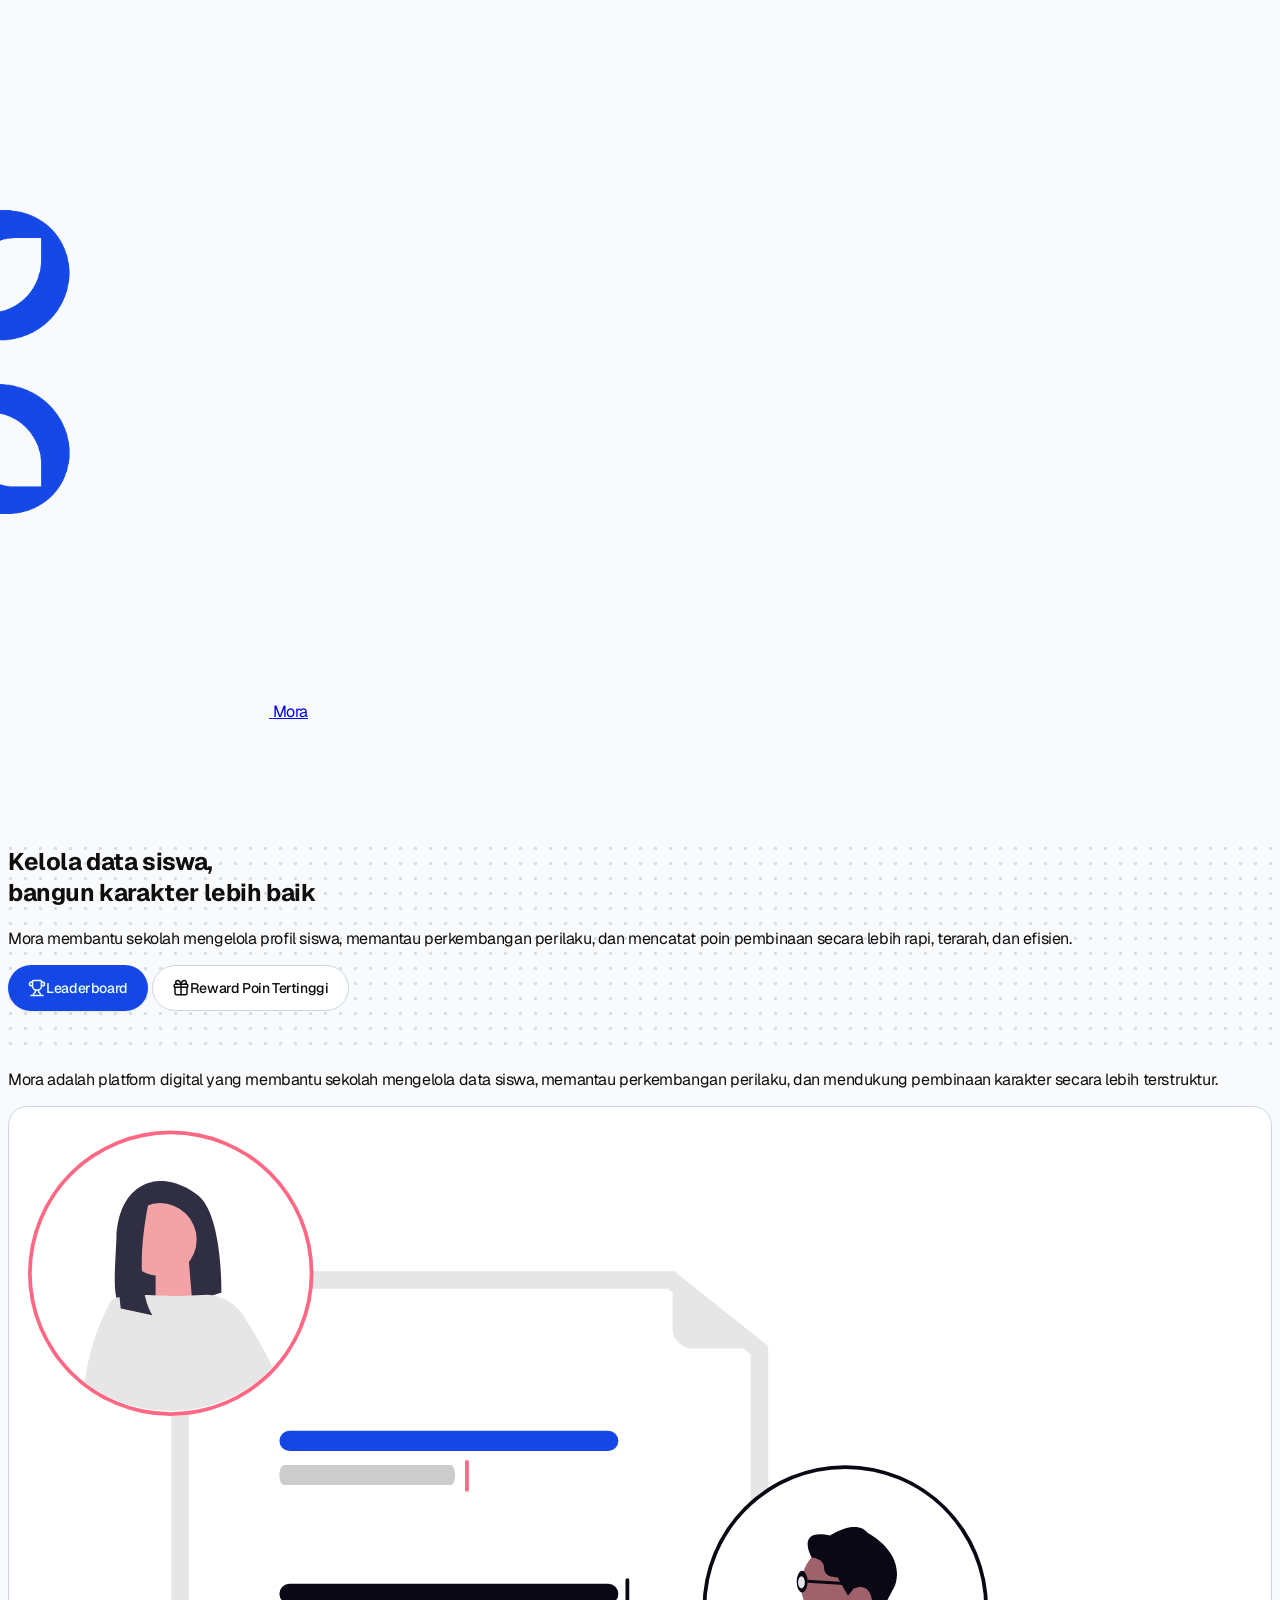
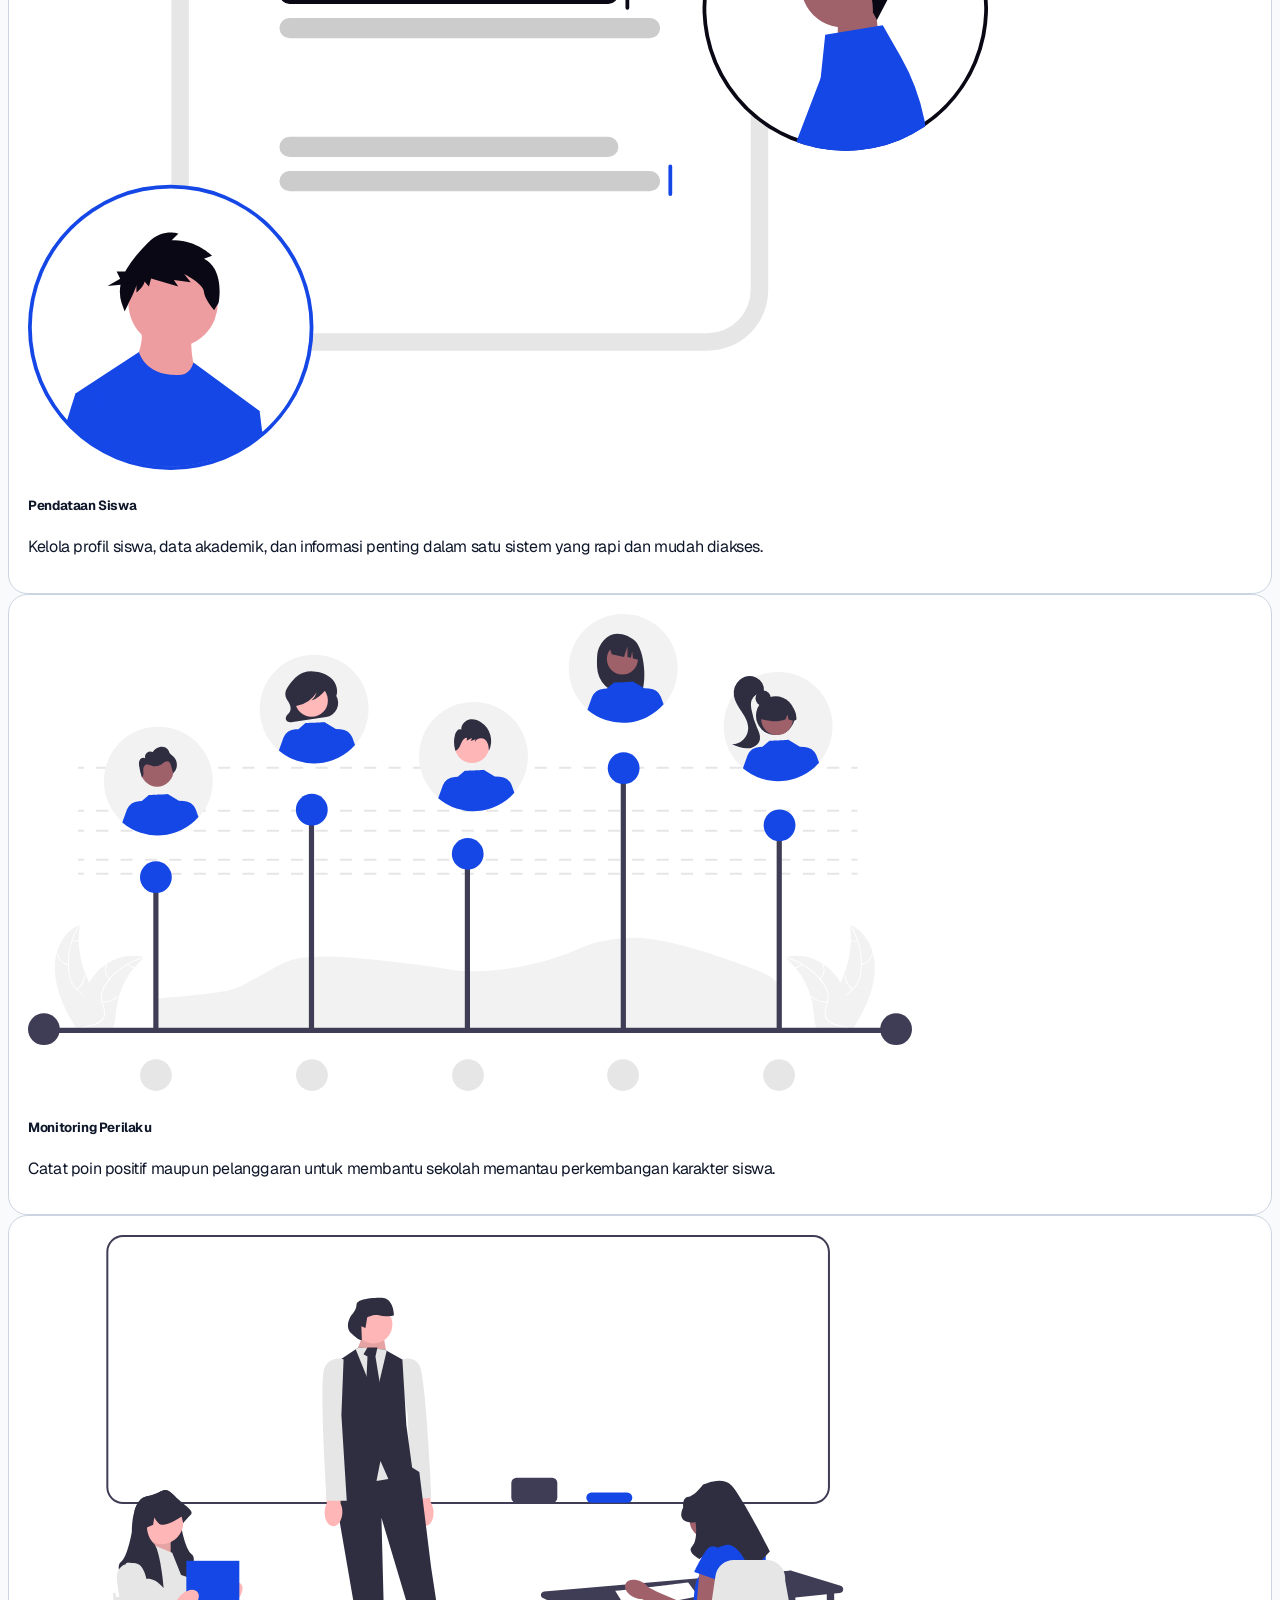
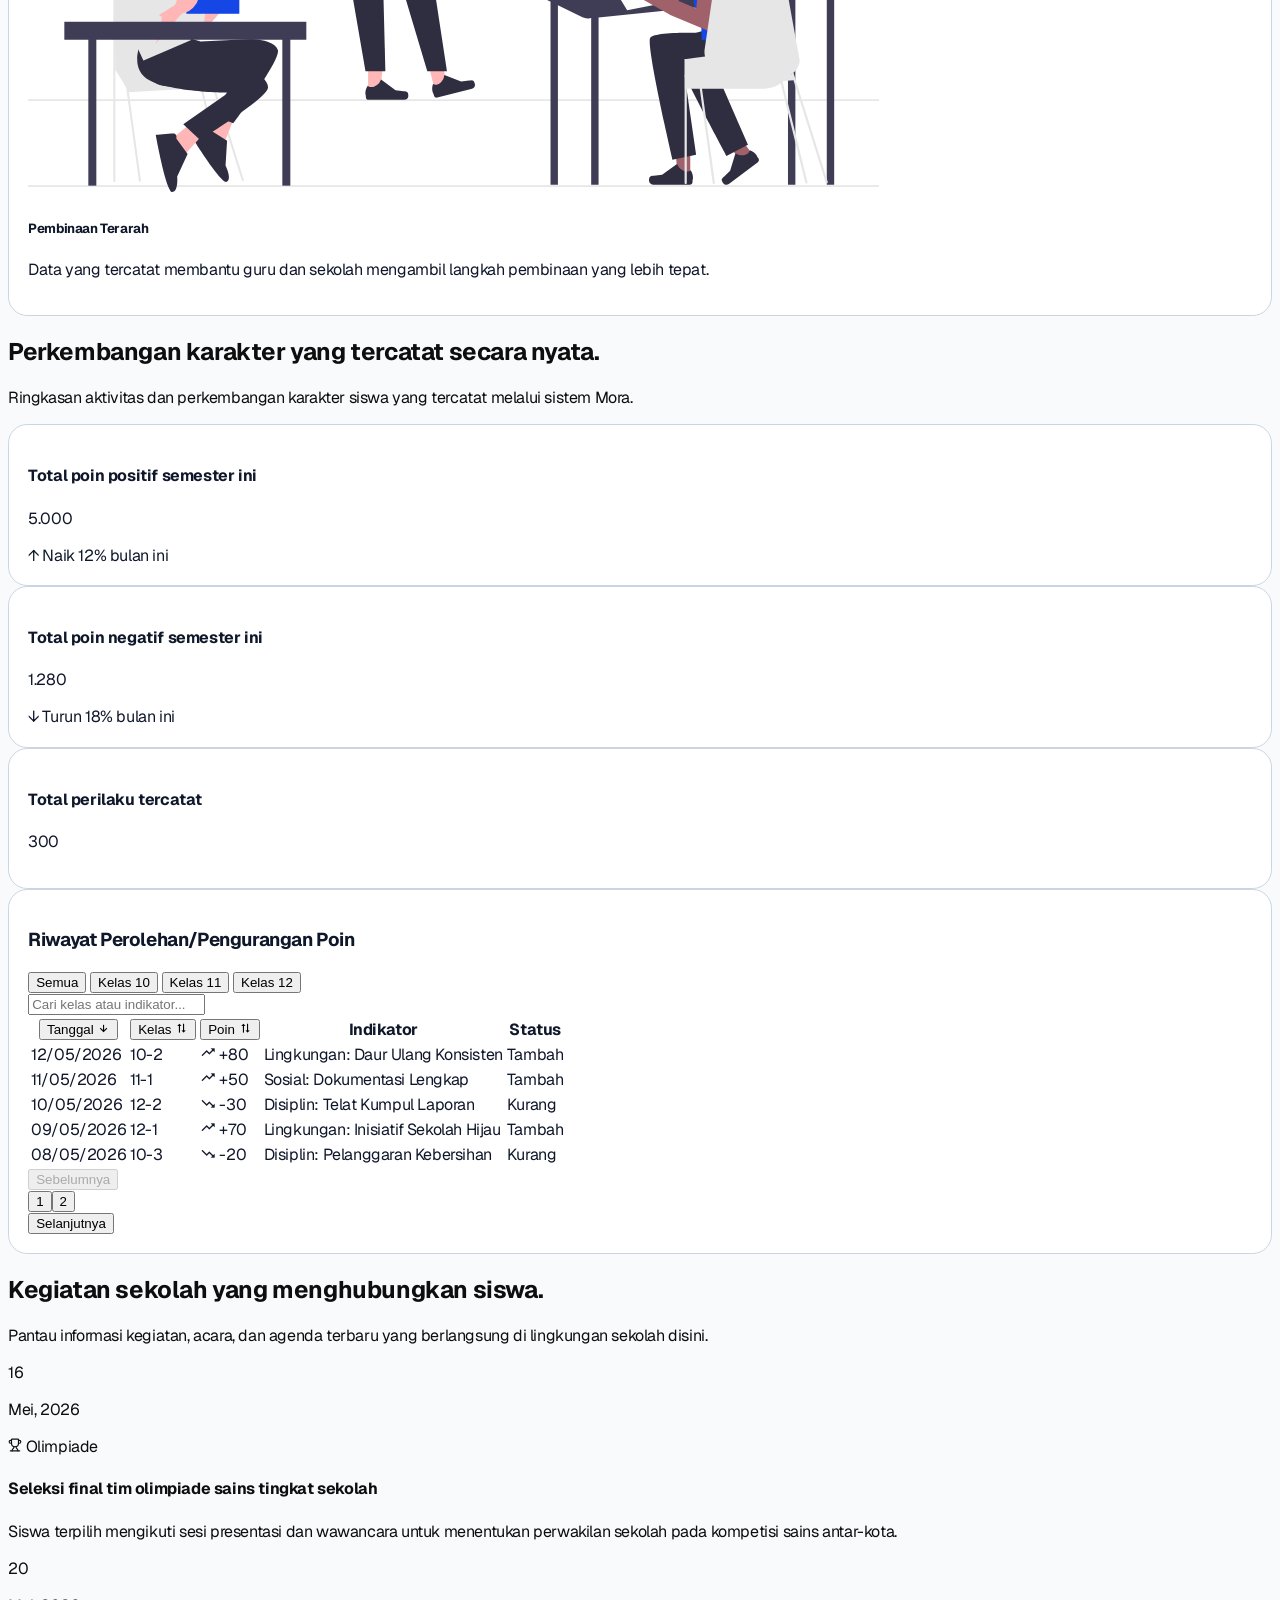
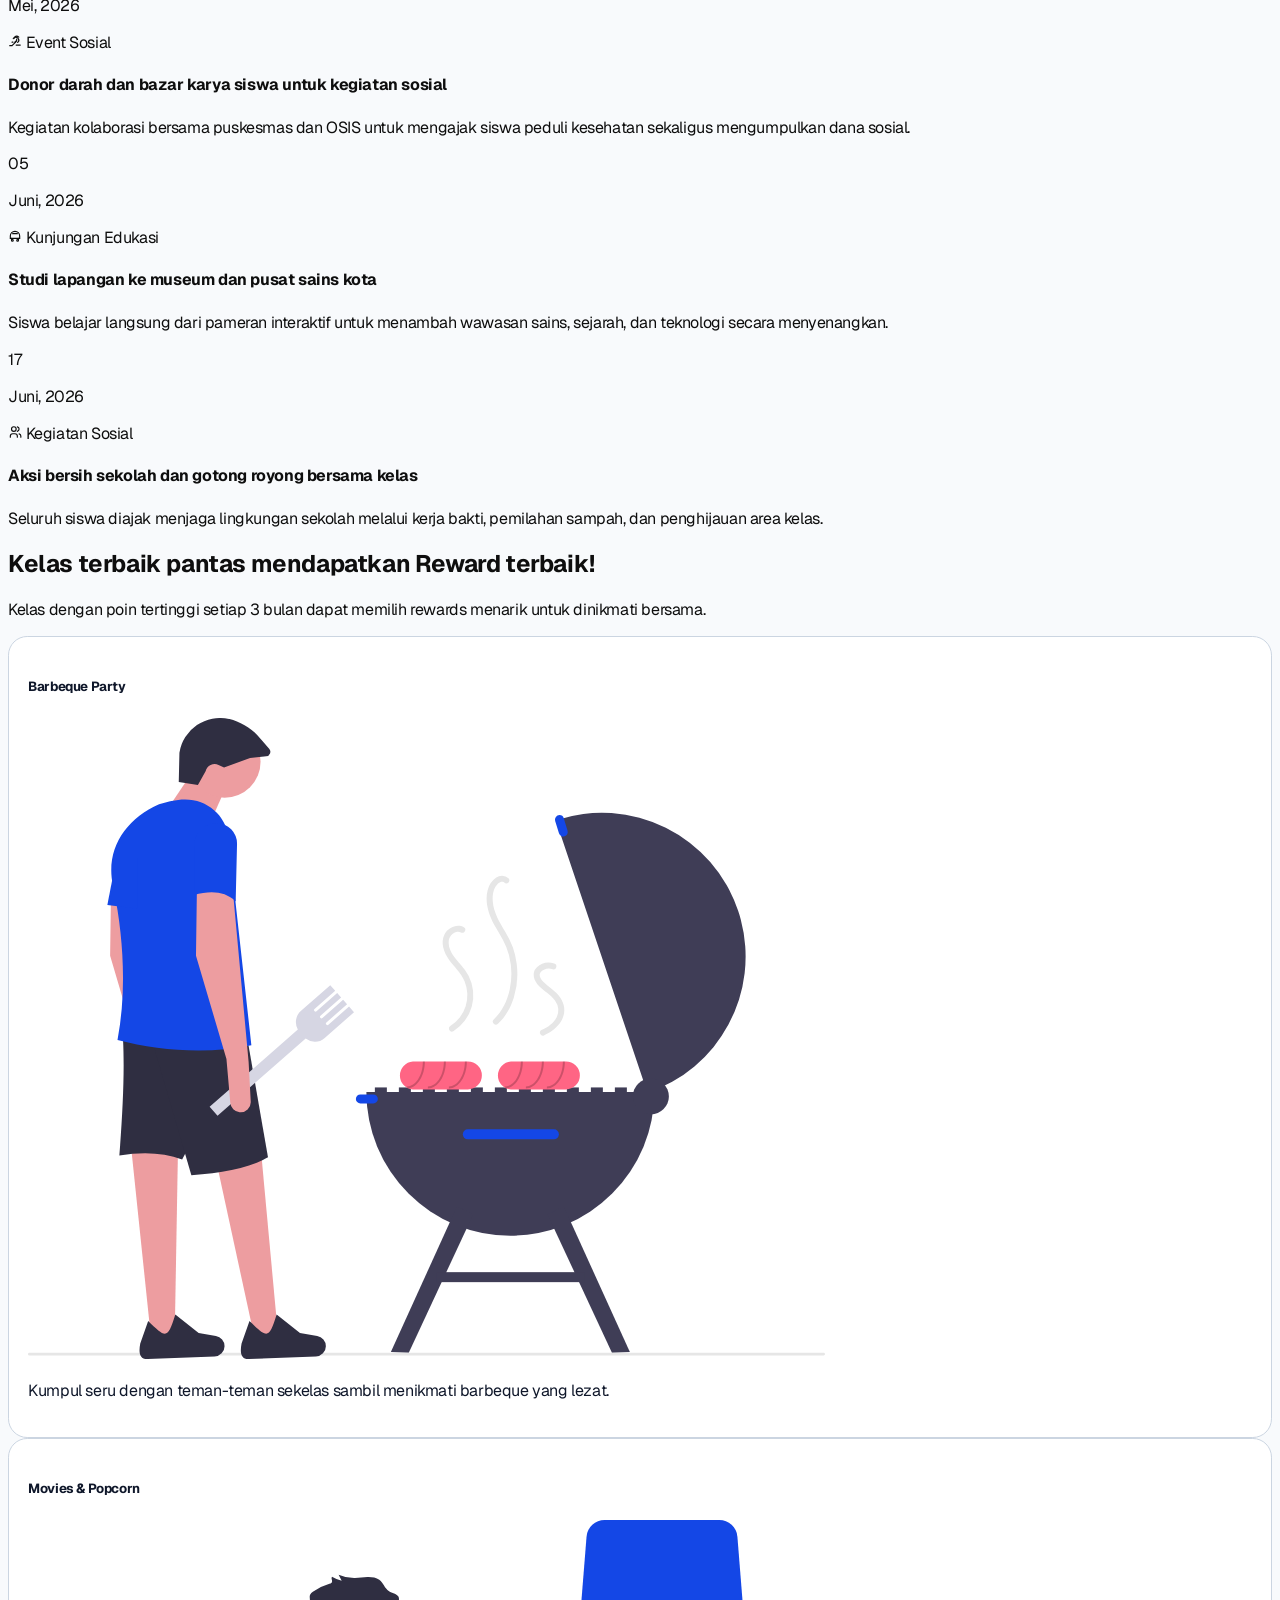
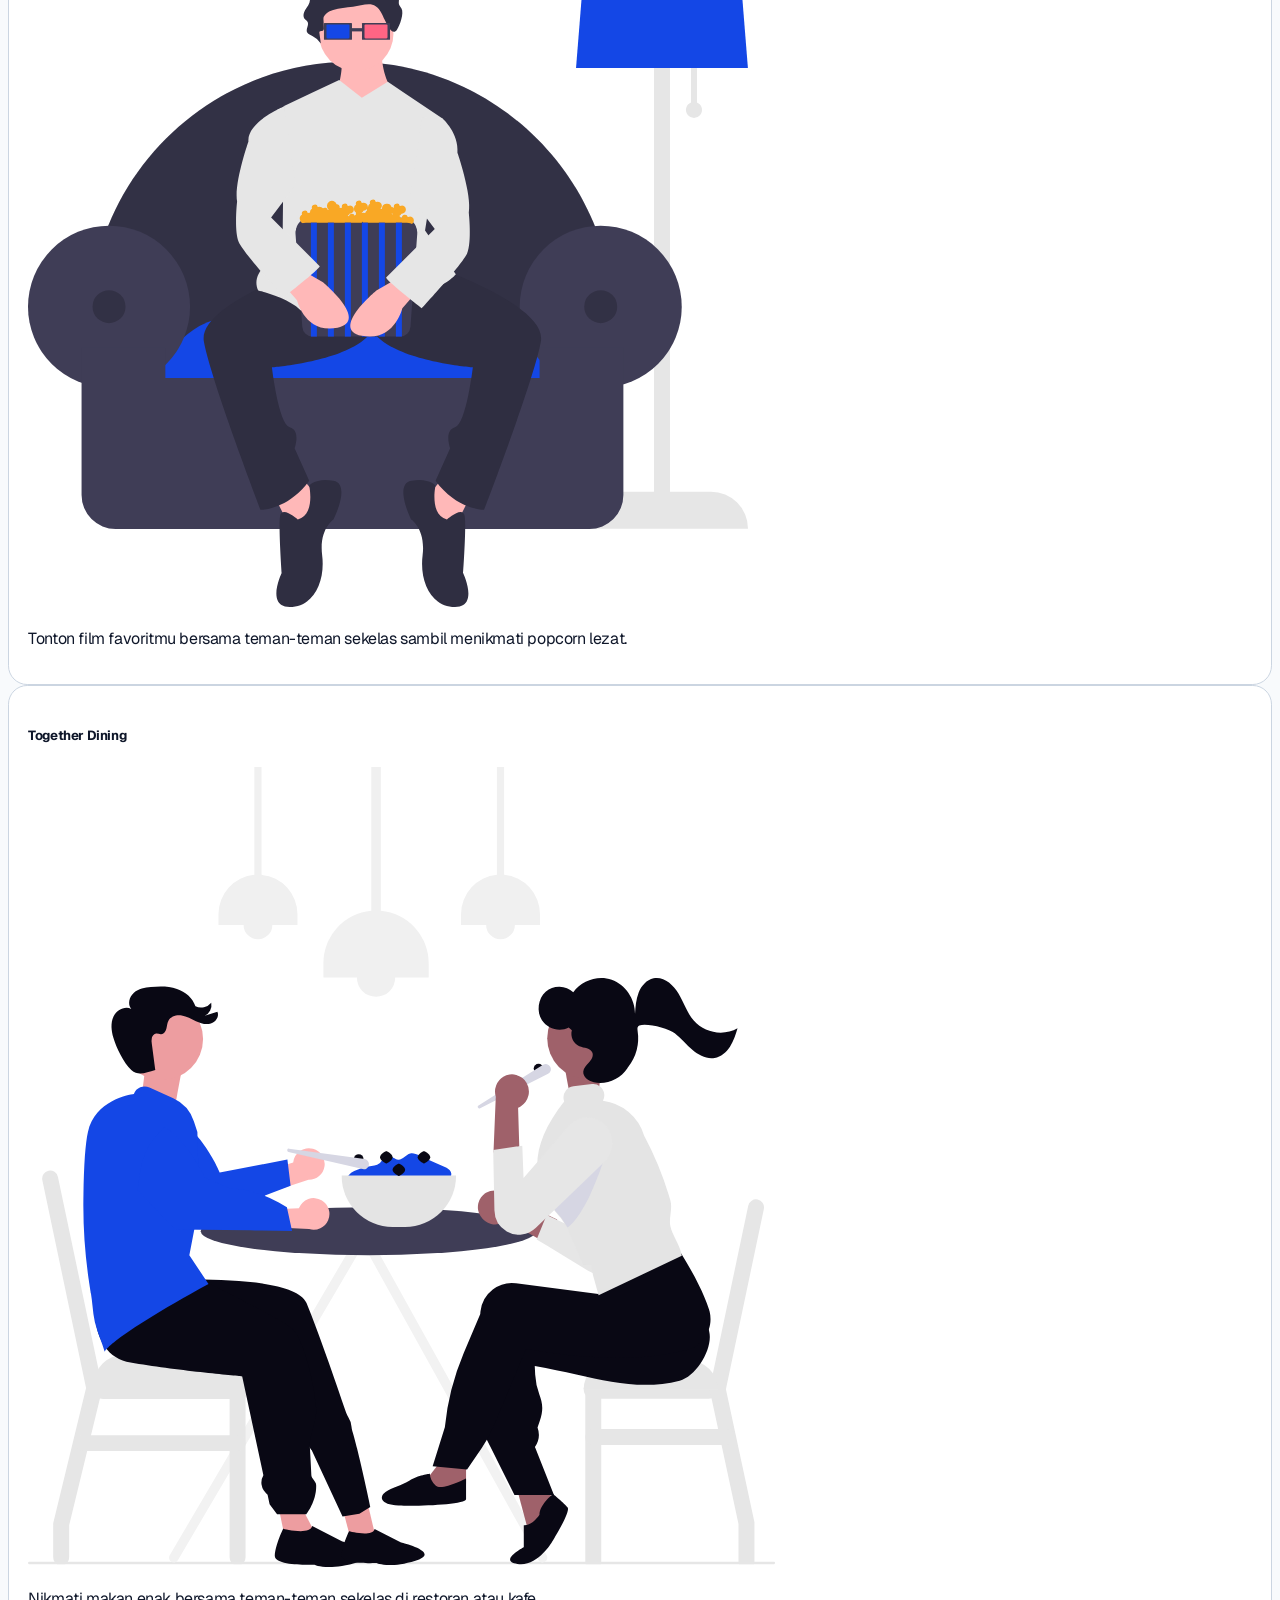
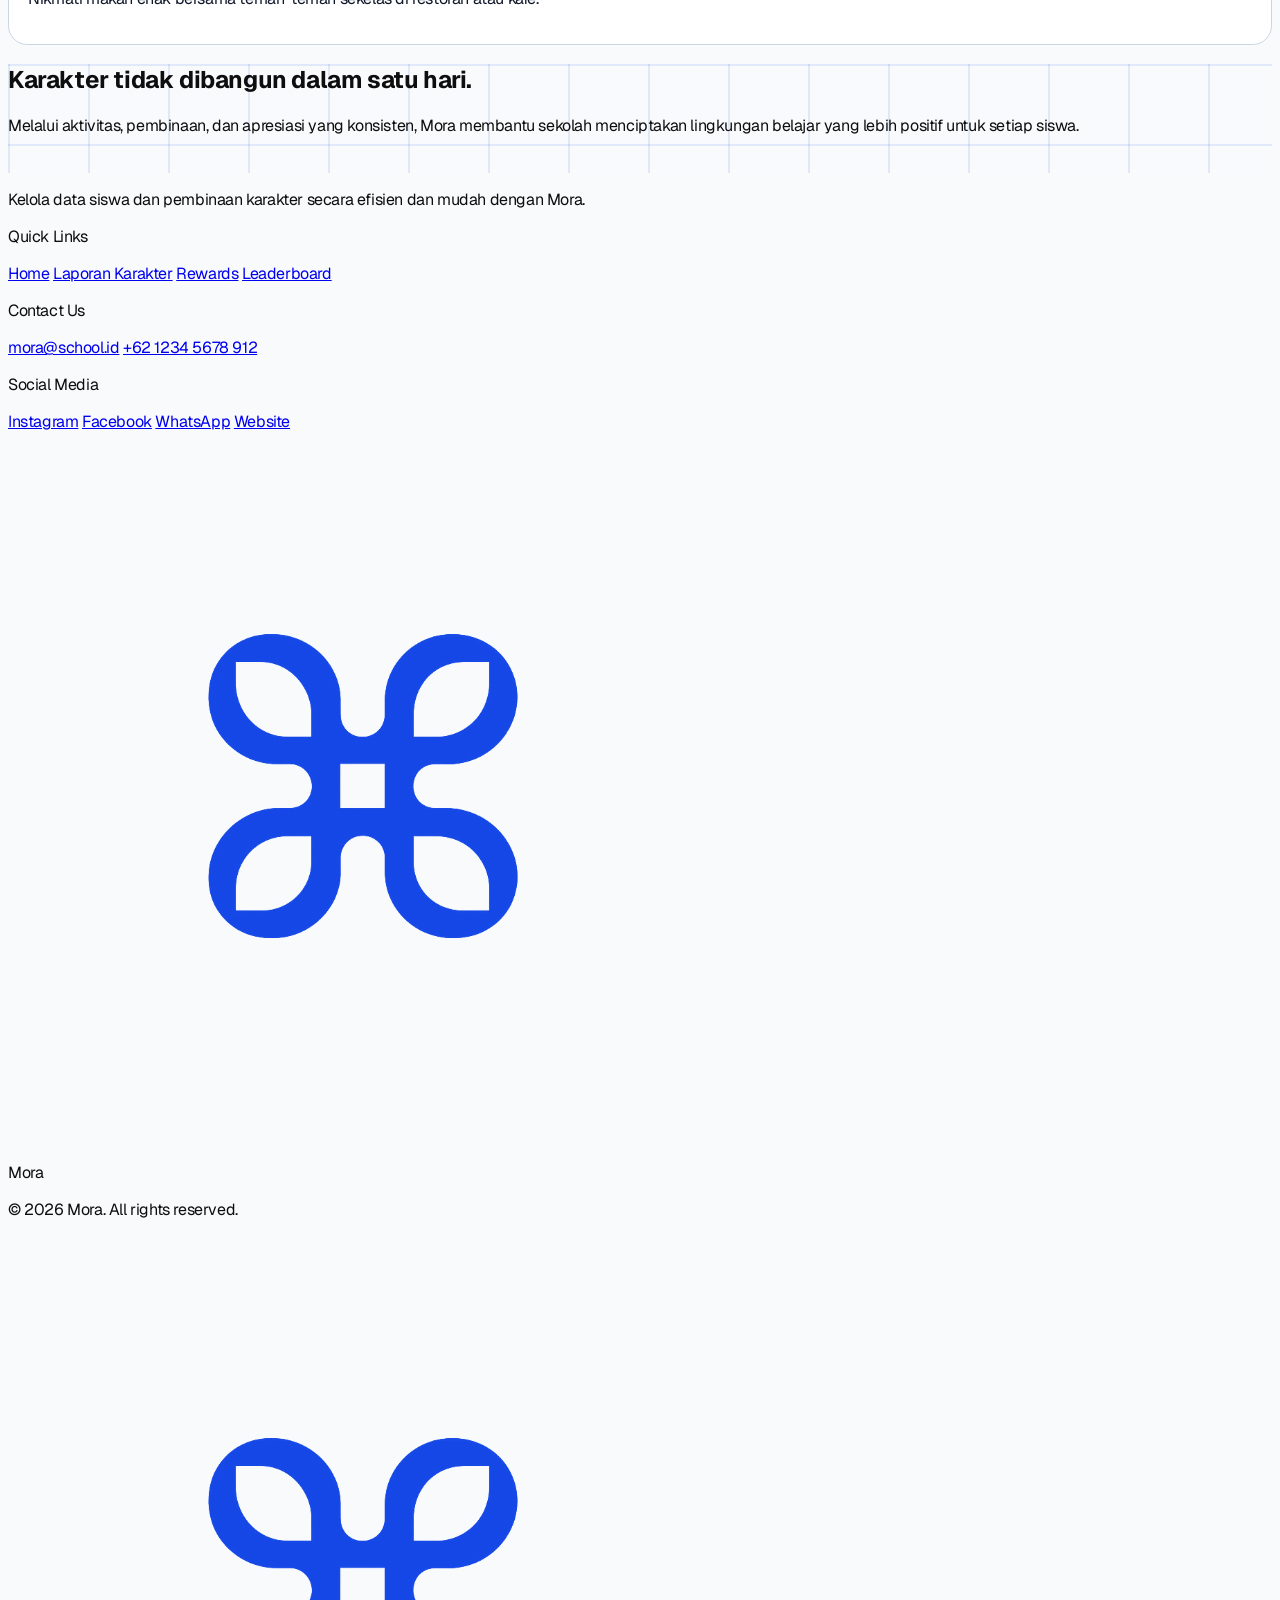
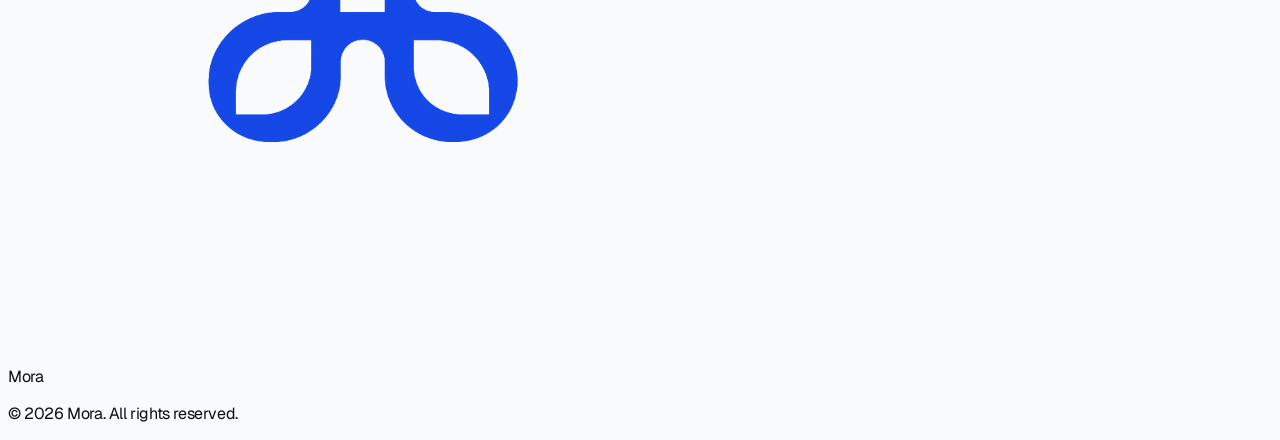
==== commit 51e9a9d2: "perolehan poin section" ====
--- a/index.html
+++ b/index.html
@@ -43,7 +43,8 @@
         --color-info: oklch(54.616% 0.21529 262.896);
         --color-info-foreground: oklch(97.048% 0.01429 254.737);
       }
-    </style>
+  </style>
+  <link href="https://unpkg.com/boxicons@2.1.4/css/boxicons.min.css" rel="stylesheet" />
 </head>
 
 <body class="custom-scrollbar">
@@ -78,7 +79,8 @@
             class="rounded-full px-3 md:py-2 text-muted-foreground hover:underline hover:decoration-blue-700 underline-offset-4 text-base hover:text-primary md:px-0 md:py-0 transition-all">Perolehan
             Poin</a>
           <a href="Laporan.html"
-            class="rounded-full px-3 md:py-2 text-muted-foreground hover:underline hover:decoration-blue-700 underline-offset-4 text-base hover:text-primary md:px-0 md:py-0 transition-all">Laporan Karakter</a>
+            class="rounded-full px-3 md:py-2 text-muted-foreground hover:underline hover:decoration-blue-700 underline-offset-4 text-base hover:text-primary md:px-0 md:py-0 transition-all">Laporan
+            Karakter</a>
           <a href="#rewards"
             class="rounded-full px-3 md:py-2 text-muted-foreground hover:underline hover:decoration-blue-700 underline-offset-4 text-base hover:text-primary md:px-0 md:py-0 transition-all">Rewards</a>
         </div>
@@ -103,7 +105,8 @@
     class="hero-section relative flex flex-col justify-center items-center gap-8 pattern-dots min-h-screen w-full px-4 py-28 md:px-12 lg:px-24 mx-auto">
     <div class="relative z-10 space-y-6 w-full max-w-4xl">
       <div class="space-y-2 w-full">
-        <h1 data-aos="fade-up" data-aos-duration="500" class="text-5xl md:text-6xl lg:text-7xl text-center font-medium tracking-tighter capitalize transition-all">
+        <h1 data-aos="fade-up" data-aos-duration="500"
+          class="text-5xl md:text-6xl lg:text-7xl text-center font-medium tracking-tighter capitalize transition-all">
           Kelola <span data-aos="fade-up" data-aos-duration="1000" class="text-primary">data siswa</span>, <br />
           bangun karakter
           <span data-aos="fade-up" data-aos-duration="1000" class="font-[Instrument_Serif] italic">lebih baik</span>
@@ -116,7 +119,8 @@
         </p>
       </div>
       <div class="hero-actions flex items-center justify-center gap-2">
-        <a href="Leaderboard.html" data-aos="fade-up" data-aos-duration="700" class="btn btn-primary flex items-center gap-2 w-full sm:w-auto">
+        <a href="Leaderboard.html" data-aos="fade-up" data-aos-duration="700"
+          class="btn btn-primary flex items-center gap-2 w-full sm:w-auto">
           <svg xmlns="http://www.w3.org/2000/svg" width="18" height="18" viewBox="0 0 24 24" fill="none"
             stroke="currentColor" stroke-width="2" stroke-linecap="round" stroke-linejoin="round"
             class="lucide lucide-trophy-icon lucide-trophy">
@@ -128,7 +132,8 @@
             <path d="M6 9H4.5a1 1 0 0 1 0-5H6" />
           </svg>
           Leaderboard</a>
-        <a href="#rewards" data-aos="fade-up" data-aos-duration="700" data-aos-delay="200" class="btn btn-outline flex items-center gap-2 w-full sm:w-auto">
+        <a href="#rewards" data-aos="fade-up" data-aos-duration="700" data-aos-delay="200"
+          class="btn btn-outline flex items-center gap-2 w-full sm:w-auto">
           <svg xmlns="http://www.w3.org/2000/svg" width="18" height="18" viewBox="0 0 24 24" fill="none"
             stroke="currentColor" stroke-width="2" stroke-linecap="round" stroke-linejoin="round"
             class="lucide lucide-gift-icon lucide-gift">
@@ -144,9 +149,9 @@
 
     <div data-aos="fade-down" data-aos-duration="1000"
       class="absolute hidden md:block -top-4 lg:top-6 2xl:top-20 left-12 lg:left-16 2xl:left-24 w-42 lg:w-52 2xl:w-64 h-56 lg:h-64 2xl:h-82 border-10 lg:border-12 2xl:border-16 border-b-42 lg:border-b-46 2xl:border-b-56 border-surface -rotate-7 shadow-2xl shadow-blue-100 transition-all duration-300">
-        <img
-          src="https://images.unsplash.com/photo-1571260899304-425eee4c7efc?q=80&w=870&auto=format&fit=crop&ixlib=rb-4.1.0&ixid=M3wxMjA3fDB8MHxwaG93dGF6fHx8fGVufDB8fHx8fA%3D%3D"
-          alt="" class="w-full h-full bg-muted object-cover object-center" />
+      <img
+        src="https://images.unsplash.com/photo-1571260899304-425eee4c7efc?q=80&w=870&auto=format&fit=crop&ixlib=rb-4.1.0&ixid=M3wxMjA3fDB8MHxwaG93dGF6fHx8fGVufDB8fHx8fA%3D%3D"
+        alt="" class="w-full h-full bg-muted object-cover object-center" />
     </div>
     <div data-aos="fade-up" data-aos-duration="1000"
       class="absolute hidden md:block -bottom-8 lg:-bottom-20 right-12 lg:right-24 w-42 lg:w-52 2xl:w-64 h-56 lg:h-64 2xl:h-82 border-10 lg:border-12 2xl:border-16 border-b-42 lg:border-b-46 2xl:border-b-56 border-surface rotate-9 shadow-2xl shadow-blue-100 transition-all duration-300">
@@ -158,7 +163,7 @@
 
   <main
     class="flex flex-col items-center justify-center gap-20 md:gap-24 px-4 py-16 pb-0 sm:px-6 md:px-8 lg:px-12 w-full max-w-7xl mx-auto">
-    <section data-aos="fade-up" class="flex flex-col gap-10 items-center justify-center w-full">
+    <section data-aos="fade-up" class="flex flex-col gap-5 md:gap-10 items-center justify-center w-full">
       <div class="max-w-3xl">
         <p class="text-xl md:text-2xl lg:text-3xl text-center tracking-tighter">
           <span class="text-primary">Mora</span> adalah platform digital yang
@@ -167,8 +172,9 @@
         </p>
       </div>
 
-      <div class="grid grid-cols-1 md:grid-cols-3 lg:grid-cols-3 gap-4 w-full">
-        <div data-aos="fade-up" class="relative flex flex-col items-center justify-center card space-y-6 shadow-sm transition-all min-h-72">
+      <div class="grid grid-cols-1 md:grid-cols-3 lg:grid-cols-3 gap-2 md:gap-4 w-full">
+        <div data-aos="fade-up"
+          class="relative flex flex-col items-center justify-center card space-y-6 transition-all min-h-72">
           <img src="Assets/illustrations/people-document.svg" alt="" class="w-full h-40 object-center" />
           <div class="text-center space-y-1">
             <h5 class="text-xl text-primary font-medium">Pendataan Siswa</h5>
@@ -178,7 +184,8 @@
             </p>
           </div>
         </div>
-        <div data-aos="fade-up" data-aos-delay="200" class="relative flex flex-col items-center justify-center card space-y-6 shadow-sm transition-all min-h-72">
+        <div data-aos="fade-up" data-aos-delay="200"
+          class="relative flex flex-col items-center justify-center card space-y-6 transition-all min-h-72">
           <img src="Assets/illustrations/people-grades.svg" alt="" class="w-full h-40 object-center" />
           <div class="text-center space-y-1">
             <h5 class="text-xl text-primary font-medium">
@@ -190,7 +197,8 @@
             </p>
           </div>
         </div>
-        <div data-aos="fade-up" data-aos-delay="400" class="relative flex flex-col items-center justify-center card space-y-6 shadow-sm transition-all min-h-72">
+        <div data-aos="fade-up" data-aos-delay="400"
+          class="relative flex flex-col items-center justify-center card space-y-6 transition-all min-h-72">
           <img src="Assets/illustrations/guidance.svg" alt="" class="w-full h-40 object-center" />
           <div class="text-center space-y-1">
             <h5 class="text-xl text-primary font-medium">
@@ -205,7 +213,201 @@
       </div>
     </section>
 
-    <section id="poin" class="flex flex-col gap-10 items-center w-full scroll-m-34 overflow-hidden">
+    <section id="poin" class="flex flex-col gap-5 md:gap-10 items-center w-full scroll-m-34 overflow-hidden">
+      <div data-aos="fade-up" class="flex flex-col items-center gap-1 md:gap-2 max-w-2xl">
+        <h2 class="text-3xl md:text-4xl lg:text-5xl text-center tracking-tighter">
+          Perkembangan karakter yang
+          <span class="text-primary">tercatat</span> secara
+          <span class="font-[Instrument_Serif] italic">nyata</span>.
+        </h2>
+        <p class="text-sm text-muted-foreground text-center max-w-sm">
+          Ringkasan aktivitas dan perkembangan karakter siswa yang tercatat melalui sistem Mora.
+        </p>
+      </div>
+
+      <div class="grid grid-cols-1 md:grid-cols-3 w-full gap-2 md:gap-4">
+        <div data-aos="fade-up" class="flex flex-col justify-between w-full card gap-3">
+          <h4 class="text-lg md:text-xl lg:text-2xl font-medium capitalize">Total poin positif semester ini</h4>
+          <div class="flex justify-between items-end w-full">
+            <p class="text-6xl text-success font-medium">5.000</p>
+            <span class="relative bottom-1 text-xs text-primary-foreground bg-success px-2 py-0.5 rounded-full w-fit">&uarr; Naik 12%
+              bulan ini
+            </span>
+          </div>
+        </div>
+        <div data-aos="fade-up" data-aos-delay="200" class="flex flex-col justify-between w-full card gap-3">
+          <h4 class="text-lg md:text-xl lg:text-2xl font-medium capitalize">Total poin negatif semester ini</h4>
+          <div class="flex justify-between items-end w-full">
+            <p class="text-6xl text-destructive font-medium">1.280</p>
+            <span class="relative bottom-1 text-xs text-primary-foreground bg-destructive px-2 py-0.5 rounded-full w-fit">&darr; Turun 18%
+              bulan ini
+            </span>
+          </div>
+        </div>
+
+        <div data-aos="fade-up" data-aos-delay="400" class="flex flex-col justify-between w-full card gap-3">
+          <h4 class="text-lg md:text-xl lg:text-2xl font-medium capitalize">Total perilaku tercatat</h4>
+          <div class="flex justify-between items-end w-full">
+            <p class="text-6xl text-info font-medium">300</p>
+          </div>
+        </div>
+
+        <div data-aos="fade-up" class="col-span-1 md:col-span-3 card">
+          <div class="mb-3">
+            <h3 class="text-lg md:text-xl lg:text-2xl font-medium">Riwayat Perolehan/Pengurangan Poin</h3>
+          </div>
+
+          <div class="flex flex-wrap lg:flex-nowrap items-stretch lg:items-center justify-between gap-3 mb-3">
+            <div class="grid grid-cols-2 md:grid-cols-4 gap-2 items-center w-full md:w-fit" id="tabs-container">
+              <button data-tab-filter="all"
+                class="inline-flex items-center justify-center px-4 py-2 w-full md:w-fit rounded-xl border border-primary bg-primary text-primary-foreground text-sm font-medium whitespace-nowrap transition hover:bg-accent/30 hover:border-primary/30">
+                Semua
+              </button>
+              <button data-tab-filter="angkatan-10"
+                class="inline-flex items-center justify-center px-4 py-2 w-full md:w-fit rounded-xl border border-border bg-background text-foreground text-sm font-medium whitespace-nowrap transition hover:bg-accent/30 hover:border-primary/30">
+                Kelas 10
+              </button>
+              <button data-tab-filter="angkatan-11"
+                class="inline-flex items-center justify-center px-4 py-2 w-full md:w-fit rounded-xl border border-border bg-background text-foreground text-sm font-medium whitespace-nowrap transition hover:bg-accent/30 hover:border-primary/30">
+                Kelas 11
+              </button>
+              <button data-tab-filter="angkatan-12"
+                class="inline-flex items-center justify-center px-4 py-2 w-full md:w-fit rounded-xl border border-border bg-background text-foreground text-sm font-medium whitespace-nowrap transition hover:bg-accent/30 hover:border-primary/30">
+                Kelas 12
+              </button>
+            </div>
+
+            <div class="min-w-[280px] flex-1 max-w-[390px]">
+              <input id="history-search"
+                class="w-full px-3 py-2 rounded-xl border border-border bg-surface text-sm text-foreground transition hover:border-primary/30 focus:outline-none focus:border-primary"
+                type="text" placeholder="Cari kelas atau indikator..." />
+            </div>
+          </div>
+
+          <div class="border border-border rounded-xl overflow-auto bg-surface custom-scrollbar">
+            <table class="w-full min-w-[760px] border-collapse">
+              <thead class="bg-background">
+                <tr>
+                  <th class="px-3.5 py-3 text-left text-[13px] font-bold text-foreground border-b border-border">
+                    <button data-sort-key="date" class="inline-flex items-center gap-1.5 font-bold">
+                      Tanggal
+                      <i class="bx bx-sort-alt-2 text-sm text-muted-foreground" data-sort-icon aria-hidden="true"></i>
+                    </button>
+                  </th>
+                  <th class="px-3.5 py-3 text-left text-[13px] font-bold text-foreground border-b border-border">
+                    <button data-sort-key="class" class="inline-flex items-center gap-1.5 font-bold">
+                      Kelas
+                      <i class="bx bx-sort-alt-2 text-sm text-muted-foreground" data-sort-icon aria-hidden="true"></i>
+                    </button>
+                  </th>
+                  <th class="px-3.5 py-3 text-center text-[13px] font-bold text-foreground border-b border-border">
+                    <button data-sort-key="points" class="inline-flex items-center gap-1.5 font-bold">
+                      Poin
+                      <i class="bx bx-sort-alt-2 text-sm text-muted-foreground" data-sort-icon aria-hidden="true"></i>
+                    </button>
+                  </th>
+                  <th class="px-3.5 py-3 text-left text-[13px] font-bold text-foreground border-b border-border">
+                    Indikator
+                  </th>
+                  <th class="px-3.5 py-3 text-center text-[13px] font-bold text-foreground border-b border-border">
+                    Status
+                  </th>
+                </tr>
+              </thead>
+              <tbody id="history-body">
+                <tr data-history-row data-tier="angkatan-10" data-date="2026-05-12" data-class="10-2" data-points="80"
+                  data-indicator="Program Daur Ulang Berjalan Konsisten" class="hover:bg-background">
+                  <td class="px-3.5 py-3 text-[13px] border-b border-border">12/05/2026</td>
+                  <td class="px-3.5 py-3 text-[13px] border-b border-border">10-2</td>
+                  <td class="px-3.5 py-3 text-[13px] border-b border-border text-center" data-point-cell></td>
+                  <td
+                    class="px-3.5 py-3 text-[13px] border-b border-border max-w-[320px] overflow-hidden text-ellipsis whitespace-nowrap"
+                    title="Lingkungan: Daur Ulang Konsisten">
+                    Lingkungan: Daur Ulang Konsisten
+                  </td>
+                  <td class="px-3.5 py-3 text-[13px] border-b border-border text-center" data-status-cell></td>
+                </tr>
+                <tr data-history-row data-tier="angkatan-11" data-date="2026-05-11" data-class="11-1" data-points="50"
+                  data-indicator="Aksi Sosial dan Dokumentasi Lengkap" class="hover:bg-background">
+                  <td class="px-3.5 py-3 text-[13px] border-b border-border">11/05/2026</td>
+                  <td class="px-3.5 py-3 text-[13px] border-b border-border">11-1</td>
+                  <td class="px-3.5 py-3 text-[13px] border-b border-border text-center" data-point-cell></td>
+                  <td
+                    class="px-3.5 py-3 text-[13px] border-b border-border max-w-[320px] overflow-hidden text-ellipsis whitespace-nowrap"
+                    title="Sosial: Dokumentasi Lengkap">
+                    Sosial: Dokumentasi Lengkap
+                  </td>
+                  <td class="px-3.5 py-3 text-[13px] border-b border-border text-center" data-status-cell></td>
+                </tr>
+                <tr data-history-row data-tier="angkatan-12" data-date="2026-05-10" data-class="12-2" data-points="-30"
+                  data-indicator="Keterlambatan Pengumpulan Laporan" class="hover:bg-background">
+                  <td class="px-3.5 py-3 text-[13px] border-b border-border">10/05/2026</td>
+                  <td class="px-3.5 py-3 text-[13px] border-b border-border">12-2</td>
+                  <td class="px-3.5 py-3 text-[13px] border-b border-border text-center" data-point-cell></td>
+                  <td
+                    class="px-3.5 py-3 text-[13px] border-b border-border max-w-[320px] overflow-hidden text-ellipsis whitespace-nowrap"
+                    title="Disiplin: Telat Kumpul Laporan">
+                    Disiplin: Telat Kumpul Laporan
+                  </td>
+                  <td class="px-3.5 py-3 text-[13px] border-b border-border text-center" data-status-cell></td>
+                </tr>
+                <tr data-history-row data-tier="angkatan-12" data-date="2026-05-09" data-class="12-1" data-points="70"
+                  data-indicator="Inisiatif Kampanye Sekolah Hijau" class="hover:bg-background">
+                  <td class="px-3.5 py-3 text-[13px] border-b border-border">09/05/2026</td>
+                  <td class="px-3.5 py-3 text-[13px] border-b border-border">12-1</td>
+                  <td class="px-3.5 py-3 text-[13px] border-b border-border text-center" data-point-cell></td>
+                  <td
+                    class="px-3.5 py-3 text-[13px] border-b border-border max-w-[320px] overflow-hidden text-ellipsis whitespace-nowrap"
+                    title="Lingkungan: Inisiatif Sekolah Hijau">
+                    Lingkungan: Inisiatif Sekolah Hijau
+                  </td>
+                  <td class="px-3.5 py-3 text-[13px] border-b border-border text-center" data-status-cell></td>
+                </tr>
+                <tr data-history-row data-tier="angkatan-10" data-date="2026-05-08" data-class="10-3" data-points="-20"
+                  data-indicator="Pelanggaran Kebersihan Kelas" class="hover:bg-background">
+                  <td class="px-3.5 py-3 text-[13px] border-b border-border">08/05/2026</td>
+                  <td class="px-3.5 py-3 text-[13px] border-b border-border">10-3</td>
+                  <td class="px-3.5 py-3 text-[13px] border-b border-border text-center" data-point-cell></td>
+                  <td
+                    class="px-3.5 py-3 text-[13px] border-b border-border max-w-[320px] overflow-hidden text-ellipsis whitespace-nowrap"
+                    title="Disiplin: Pelanggaran Kebersihan">
+                    Disiplin: Pelanggaran Kebersihan
+                  </td>
+                  <td class="px-3.5 py-3 text-[13px] border-b border-border text-center" data-status-cell></td>
+                </tr>
+                <tr data-history-row data-tier="angkatan-11" data-date="2026-05-07" data-class="11-3" data-points="90"
+                  data-indicator="Presentasi Solusi Sosial Terbaik" class="hover:bg-background">
+                  <td class="px-3.5 py-3 text-[13px] border-b border-border">07/05/2026</td>
+                  <td class="px-3.5 py-3 text-[13px] border-b border-border">11-3</td>
+                  <td class="px-3.5 py-3 text-[13px] border-b border-border text-center" data-point-cell></td>
+                  <td
+                    class="px-3.5 py-3 text-[13px] border-b border-border max-w-[320px] overflow-hidden text-ellipsis whitespace-nowrap"
+                    title="Presentasi: Solusi Sosial Terbaik">
+                    Presentasi: Solusi Sosial Terbaik
+                  </td>
+                  <td class="px-3.5 py-3 text-[13px] border-b border-border text-center" data-status-cell></td>
+                </tr>
+              </tbody>
+            </table>
+          </div>
+
+          <div id="history-pagination"
+            class="mt-3 flex items-center justify-end gap-3 max-[640px]:justify-center max-[640px]:flex-wrap">
+            <button id="page-prev"
+              class="inline-flex items-center justify-center rounded-lg border border-border bg-surface text-foreground min-w-[38px] min-h-9 px-3 py-2 text-xs font-semibold hover:bg-background hover:border-foreground/20 disabled:bg-muted/50 disabled:text-muted-foreground disabled:border-border disabled:cursor-not-allowed">
+              Sebelumnya
+            </button>
+            <div id="page-numbers" class="flex gap-2"></div>
+            <button id="page-next"
+              class="inline-flex items-center justify-center rounded-lg border border-border bg-surface text-foreground min-w-[38px] min-h-9 px-3 py-2 text-xs font-semibold hover:bg-background hover:border-foreground/20 disabled:bg-muted/50 disabled:text-muted-foreground disabled:border-border disabled:cursor-not-allowed">
+              Selanjutnya
+            </button>
+          </div>
+        </div>
+      </div>
+    </section>
+
+    <!-- <section id="poin" class="flex flex-col gap-10 items-center w-full scroll-m-34 overflow-hidden">
       <div data-aos="fade-up" class="flex items-center gap-2 max-w-2xl">
         <h2 class="text-3xl md:text-4xl lg:text-5xl text-center tracking-tighter">
           Perkembangan karakter yang
@@ -221,8 +423,7 @@
             alt="Competition image" class="w-full h-full object-cover" />
           <div class="absolute inset-0 bg-linear-to-t from-black/75 via-black/25 to-transparent"></div>
           <div class="absolute inset-x-0 bottom-0 p-4 md:p-5 lg:p-6">
-            <p
-              class="max-w-[14rem] text-lg text-primary-foreground font-medium">
+            <p class="max-w-[14rem] text-lg text-primary-foreground font-medium">
               Teruslah meraih prestasi!
             </p>
           </div>
@@ -298,17 +499,16 @@
             alt="Don't bully" class="w-full h-full object-cover" />
           <div class="absolute inset-0 bg-linear-to-t from-black/75 via-black/25 to-transparent"></div>
           <div class="absolute inset-x-0 bottom-0 p-4 md:p-5 lg:p-6">
-            <p
-              class="max-w-[14rem] text-lg text-primary-foreground font-medium">
+            <p class="max-w-[14rem] text-lg text-primary-foreground font-medium">
               Tolak citra karakter negatif!
             </p>
           </div>
         </div>
       </div>
-    </section>
-
-    <section id="agenda" class="flex flex-col gap-10 items-center w-full scroll-m-34 overflow-hidden">
-      <div data-aos="fade-up" class="flex flex-col gap-2 items-center max-w-md">
+    </section> -->
+
+    <section id="agenda" class="flex flex-col gap-5 md:gap-10 items-center w-full scroll-m-34 overflow-hidden">
+      <div data-aos="fade-up" class="flex flex-col gap-1 md:gap-2 items-center max-w-md">
         <h2 class="text-3xl md:text-4xl lg:text-5xl text-center tracking-tighter">
           <span class="text-primary">Kegiatan sekolah</span> yang
           <span class="font-[Instrument_Serif] italic">menghubungkan</span>
@@ -463,8 +663,8 @@
       </div>
     </section>
 
-    <section id="rewards" class="flex flex-col gap-4 md:gap-16 lg:gap-20 items-center w-full scroll-m-34">
-      <div data-aos="fade-up" class="flex flex-col items-center gap-2 max-w-2xl">
+    <section id="rewards" class="flex flex-col gap-5 md:gap-12 lg:gap-16 items-center w-full scroll-m-34">
+      <div data-aos="fade-up" class="flex flex-col items-center gap-1 md:gap-2 max-w-2xl">
         <h2 class="text-3xl md:text-4xl lg:text-5xl text-center tracking-tighter">
           Kelas terbaik pantas mendapatkan
           <span class="text-primary">Reward</span>
@@ -476,10 +676,10 @@
         </p>
       </div>
 
-      <div class="flex flex-col md:flex-row justify-center items-center gap-6 md:gap-0 md:-space-x-8 w-full">
+      <div class="flex flex-col md:flex-row justify-center items-center gap-2 md:gap-0 md:-space-x-8 w-full">
         <div data-aos="flip-right" data-aos-duration="700" class="relative hover:z-10">
           <div
-            class="relative w-full md:max-w-80 card space-y-6 md:-left-0 md:hover:-left-12 md:-rotate-6 shadow-md hover:shadow-xl md:hover:scale-105 transition-all z-1 hover:z-5">
+            class="relative w-full md:max-w-80 card space-y-6 md:-left-0 md:hover:-left-12 md:-rotate-6 md:shadow-md md:hover:shadow-xl md:hover:scale-105 transition-all z-1 hover:z-5">
             <h5 class="text-3xl text-primary text-center tracking-tighter">
               Barbeque Party
             </h5>
@@ -494,7 +694,7 @@
         </div>
         <div data-aos="flip-right" data-aos-duration="700" data-aos-delay="200" class="relative hover:z-10">
           <div
-            class="relative w-full md:max-w-80 card space-y-6 md:-top-8 md:hover:-top-12 shadow-md hover:shadow-xl md:hover:scale-105 transition-all z-2 hover:z-5">
+            class="relative w-full md:max-w-80 card space-y-6 md:-top-8 md:hover:-top-12 md:shadow-md md:hover:shadow-xl md:hover:scale-105 transition-all z-2 hover:z-5">
             <h5 class="text-3xl text-primary text-center tracking-tighter">
               Movies & Popcorn
             </h5>
@@ -509,7 +709,7 @@
         </div>
         <div data-aos="flip-right" data-aos-duration="700" data-aos-delay="400" class="relative hover:z-10">
           <div
-            class="relative w-full md:max-w-80 card space-y-6 md:-right-0 md:hover:-right-12 md:rotate-6 shadow-md hover:shadow-xl md:hover:scale-105 transition-all z-3 hover:z-5">
+            class="relative w-full md:max-w-80 card space-y-6 md:-right-0 md:hover:-right-12 md:rotate-6 md:shadow-md md:hover:shadow-xl md:hover:scale-105 transition-all z-3 hover:z-5">
             <h5 class="text-3xl text-primary text-center tracking-tighter">
               Together Dining
             </h5>
@@ -571,7 +771,7 @@
               </p>
               <div class="flex flex-col gap-2">
                 <a href="/#" class="transition-colors hover:text-primary">Home</a>
-                <a href="Laporan.html" class="transition-colors hover:text-primary">Laporan Karakter</a>
+                <a href="#agenda" class="transition-colors hover:text-primary">Laporan Karakter</a>
                 <a href="#rewards" class="transition-colors hover:text-primary">Rewards</a>
                 <a href="Leaderboard.html" class="transition-colors hover:text-primary">Leaderboard</a>
               </div>
@@ -600,8 +800,7 @@
             </div>
             <div class="flex md:hidden items-center justify-center -space-x-3 -left-20">
               <img src="Assets/logo/logo.svg" alt="" class="w-20 h-20 md:w-24 md:h-24 lg:w-32 lg:h-32" />
-              <p
-                class="text-5xl md:text-6xl lg:text-7xl text-primary leading-none tracking-tighter">
+              <p class="text-5xl md:text-6xl lg:text-7xl text-primary leading-none tracking-tighter">
                 Mora
               </p>
             </div>
@@ -616,8 +815,7 @@
         <div
           class="footer-brand flex items-center justify-center -space-x-10 relative left-0 bottom-0 sm:-space-x-8 sm:-left-9 sm:-bottom-10">
           <img src="Assets/logo/logo.svg" alt="" class="w-20 h-20 md:w-24 md:h-24 lg:w-32 lg:h-32" />
-          <p
-            class="text-5xl md:text-6xl lg:text-7xl text-primary leading-none tracking-tighter">
+          <p class="text-5xl md:text-6xl lg:text-7xl text-primary leading-none tracking-tighter">
             Mora
           </p>
         </div>
@@ -634,6 +832,566 @@
       once: true
     });
   </script>
+  <script>
+    document.addEventListener("DOMContentLoaded", function () {
+      const tabs = document.querySelectorAll("[data-tab-filter]");
+      const cards = document.querySelectorAll("[data-tier-card]");
+      const searchInput = document.getElementById("history-search");
+      const sortButtons = document.querySelectorAll("[data-sort-key]");
+      const tbody = document.getElementById("history-body");
+      const prevBtn = document.getElementById("page-prev");
+      const nextBtn = document.getElementById("page-next");
+      const pageNumbers = document.getElementById("page-numbers");
+      const globalPodium = document.getElementById("global-podium");
+      const rankingToggle = document.getElementById("class-ranking-toggle");
+      const rankingSection = document.getElementById("class-rankings");
+
+      const rows = Array.from(tbody.querySelectorAll("[data-history-row]"));
+
+      const state = {
+        filter: "all",
+        query: "",
+        sortKey: "date",
+        sortDir: "desc",
+        page: 1,
+        pageSize: 5,
+      };
+
+      function parsePoints(value) {
+        return Number(String(value).replace(/[^0-9-]/g, "")) || 0;
+      }
+
+      function setSortIcon(button, mode) {
+        const icon = button.querySelector("[data-sort-icon]");
+        if (!icon) return;
+        icon.classList.remove(
+          "bx-sort-alt-2",
+          "bx-up-arrow-alt",
+          "bx-down-arrow-alt",
+          "text-primary",
+        );
+        icon.classList.add(
+          mode === "asc"
+            ? "bx-up-arrow-alt"
+            : mode === "desc"
+              ? "bx-down-arrow-alt"
+              : "bx-sort-alt-2",
+        );
+        if (mode !== "idle") {
+          icon.classList.add("text-primary");
+        }
+      }
+
+      function sanitizeRowData(row) {
+        const pointsRaw = row.dataset.points ?? "";
+        const safePoints = parsePoints(pointsRaw);
+        row.dataset.points = String(safePoints);
+      }
+
+      function normalizePoint(value) {
+        return Math.abs(value).toLocaleString("id-ID");
+      }
+
+      function decorateRow(row) {
+        const pointValue = Number(row.dataset.points);
+        const isPlus = pointValue >= 0;
+        const pointCell = row.querySelector("[data-point-cell]");
+        const statusCell = row.querySelector("[data-status-cell]");
+        const pointText = normalizePoint(pointValue);
+
+        pointCell.innerHTML =
+          '<span class="inline-flex items-center gap-1.5 font-bold text-xs ' +
+          (isPlus ? "text-success" : "text-destructive") +
+          '">' +
+          '<i class="bx ' +
+          (isPlus ? "bx-trending-up" : "bx-trending-down") +
+          ' text-[13px]" aria-hidden="true"></i> ' +
+          (isPlus ? "+" : "-") +
+          pointText +
+          "</span>";
+
+        statusCell.innerHTML =
+          '<span class="inline-flex items-center justify-center rounded-full px-3 py-1.5 text-xs font-bold ' +
+          (isPlus
+            ? "bg-success/20 text-success"
+            : "bg-destructive/20 text-destructive") +
+          '">' +
+          (isPlus ? "Tambah" : "Kurang") +
+          "</span>";
+      }
+
+      function getPodiumCardClasses(rank) {
+        const common =
+          "relative mt-2 flex w-full flex-col items-center justify-center rounded-t-3xl border-2 border-b-0 border-r-16 bg-surface p-3 will-change-transform";
+        if (rank === 1) {
+          return (
+            common +
+            " border-warning min-h-[250px] md:min-h-[270px]"
+          );
+        }
+        if (rank === 2) {
+          return (
+            common +
+            " border-muted-foreground/70 min-h-[250px] md:min-h-[240px]"
+          );
+        }
+        return (
+          common +
+          " border-info min-h-[250px] md:min-h-[220px]"
+        );
+      }
+
+      function getPodiumBadgeClasses(rank) {
+        if (rank === 1) {
+          return "text-warning border-warning";
+        }
+        if (rank === 2) {
+          return "text-muted-foreground border-border";
+        }
+        return "text-info border-info";
+      }
+
+      function baseBarRowClasses() {
+        return "grid grid-cols-[56px_minmax(0,1fr)_72px] items-center gap-2.5";
+      }
+
+      function applyBarRowStyles(row, rank) {
+        row.className = baseBarRowClasses();
+        if (rank === 1) {
+          row.classList.add("bg-accent/30", "rounded-lg", "p-1.5");
+        }
+
+        const classLabel = row.querySelector("[data-class-label]");
+        const pointLabel = row.querySelector("[data-point-label]");
+        const track = row.querySelector("[data-bar-track]");
+        const fill = row.querySelector("[data-bar-fill]");
+
+        if (classLabel) {
+          classLabel.className = "text-sm font-bold text-surface-foreground";
+        }
+        if (pointLabel) {
+          pointLabel.className =
+            "text-right text-[13px] font-bold text-foreground tabular-nums";
+        }
+        if (track) {
+          track.className =
+            "w-full h-[17px] rounded-full bg-muted overflow-hidden";
+        }
+        if (fill) {
+          fill.className = "h-full rounded-full";
+          fill.style.width = "var(--fill)";
+          if (rank === 1) {
+            fill.classList.add(
+              "bg-gradient-to-r",
+              "from-primary/70",
+              "via-primary",
+              "to-primary/90",
+            );
+          } else if (rank === 2) {
+            fill.classList.add(
+              "bg-gradient-to-r",
+              "from-secondary/70",
+              "via-secondary",
+              "to-secondary/90",
+            );
+          } else {
+            fill.classList.add(
+              "bg-gradient-to-r",
+              "from-info/60",
+              "via-info",
+              "to-info/85",
+            );
+          }
+        }
+      }
+
+      rows.forEach(function (row) {
+        sanitizeRowData(row);
+        decorateRow(row);
+      });
+
+      const angkatanWinners = [];
+
+      function renderGlobalPodium(topThree) {
+        if (!globalPodium || topThree.length === 0) return;
+
+        const slotOrder = [
+          { rank: 2, index: 1 },
+          { rank: 1, index: 0 },
+          { rank: 3, index: 2 },
+        ];
+        const aosByRank = {
+          1: "fade-up",
+          2: "fade-up",
+          3: "fade-up",
+        };
+        const aosDelayByRank = {
+          1: 250,
+          2: 325,
+          3: 400,
+        };
+
+        globalPodium.innerHTML = slotOrder
+          .map(function (slot) {
+            const item = topThree[slot.index];
+            const profile = item
+              ? item.profile || {
+                name: "Wali Kelas",
+                photo: "Assets/wali-kelas/wali-1.png",
+              }
+              : {
+                name: "-",
+                photo: "Assets/wali-kelas/wali-1.png",
+              };
+
+            return (
+              '<article class="relative flex w-full items-stretch transition duration-300 ease-out will-change-transform ' +
+              (slot.rank === 1
+                ? "md:hover:translate-y-2 hover:z-15"
+                : slot.rank === 2
+                  ? "md:hover:-translate-x-4"
+                  : "md:hover:translate-x-4") +
+              ' md:' +
+              (slot.rank === 1
+                ? "order-2"
+                : slot.rank === 2
+                  ? "order-1"
+                  : "order-3") +
+              ' z-0">' +
+              '<div data-aos="' +
+              aosByRank[slot.rank] +
+              '" data-aos-duration="700" data-aos-delay="' +
+              aosDelayByRank[slot.rank] +
+              '" class="flex w-full flex-col items-center gap-1">' +
+              '<div class="inline-flex items-center gap-1.5 min-w-[74px] h-10 px-3.5 mb-2 rounded-full border bg-surface shadow ' +
+              getPodiumBadgeClasses(slot.rank) +
+              '"><i class="bx ' +
+              (slot.rank === 1
+                ? "bxs-trophy"
+                : slot.rank === 2
+                  ? "bxs-medal"
+                  : "bxs-award") +
+              ' text-xl" aria-hidden="true"></i><span class="text-base font-extrabold">' +
+              "#" + slot.rank +
+              "</span></div>" +
+              '<p class="m-0 text-4xl md:text-5xl lg:text-6xl font-black tracking-tight text-primary leading-none">' +
+              (item ? item.classLabel : "-") +
+              "</p>" +
+              '<div class="' +
+              getPodiumCardClasses(slot.rank) +
+              '">' +
+              '<div class="flex flex-col items-center text-center gap-2 w-full">' +
+              '<img src="' +
+              profile.photo +
+              '" alt="Foto wali kelas peringkat ' +
+              slot.rank +
+              '" class="w-16 h-16 rounded-full object-cover object-top border-2 border-surface shadow" />' +
+              '<p class="m-0 text-base md:text-lg font-semibold text-surface-foreground">' +
+              profile.name +
+              "</p>" +
+              '<p class="mt-0.5 inline-flex items-center justify-center gap-1.5 rounded-full px-4 min-w-[120px] h-9 text-sm text-center font-bold shadow-inner ' +
+              (slot.rank === 1
+                ? "bg-warning text-warning-foreground"
+                : slot.rank === 2
+                  ? "bg-secondary text-secondary-foreground"
+                  : "bg-info text-info-foreground") +
+              '"><i class="bx bxs-bolt text-lg"></i> ' +
+              (item ? item.pointValue.toLocaleString("id-ID") : "0") +
+              " poin</p>" +
+              "</div>" +
+              "</div>" +
+              "</article>"
+            );
+          })
+          .join("");
+
+        if (window.AOS && typeof AOS.refreshHard === "function") {
+          AOS.refreshHard();
+        }
+      }
+
+      cards.forEach(function (card) {
+        const barsContainer = card.querySelector('[data-role="bars"]');
+        const barRows = Array.from(card.querySelectorAll("[data-bar-row]"));
+        const winnerText = card.querySelector('[data-role="winner-class"]');
+        const totalText = card.querySelector('[data-role="winner-total"]');
+
+        const sortedRows = barRows.sort(function (a, b) {
+          const pointA = parsePoints(
+            a.querySelector("[data-point-label]").textContent.trim(),
+          );
+          const pointB = parsePoints(
+            b.querySelector("[data-point-label]").textContent.trim(),
+          );
+          return pointB - pointA;
+        });
+
+        const maxPoints = parsePoints(
+          sortedRows[0].querySelector("[data-point-label]").textContent.trim(),
+        );
+
+        sortedRows.forEach(function (row, index) {
+          const pointValue = parsePoints(
+            row.querySelector("[data-point-label]").textContent.trim(),
+          );
+          const fill = row.querySelector("[data-bar-fill]");
+          const classLabel = row
+            .querySelector("[data-class-label]")
+            .textContent.trim();
+
+          barsContainer.appendChild(row);
+          applyBarRowStyles(row, index + 1);
+
+          if (fill && maxPoints > 0) {
+            const ratio = Math.max(
+              20,
+              Math.round((pointValue / maxPoints) * 100),
+            );
+            fill.style.setProperty("--fill", ratio + "%");
+          }
+
+          if (index === 0) {
+            const waliPhotoNode = card.querySelector('[data-role="wali-photo"]');
+            const waliNameNode = card.querySelector('[data-role="wali-name"]');
+
+            winnerText.textContent = classLabel;
+            if (totalText) {
+              totalText.textContent =
+                pointValue.toLocaleString("id-ID") + " poin";
+            }
+
+            angkatanWinners.push({
+              classLabel,
+              pointValue,
+              profile: {
+                name: waliNameNode
+                  ? waliNameNode.textContent.trim()
+                  : "Wali Kelas",
+                photo: waliPhotoNode
+                  ? waliPhotoNode.getAttribute("src")
+                  : "Assets/wali-kelas/wali-1.png",
+              },
+            });
+          }
+        });
+      });
+
+      if (angkatanWinners.length > 0) {
+        const topThree = angkatanWinners
+          .slice()
+          .sort(function (a, b) {
+            return b.pointValue - a.pointValue;
+          })
+          .slice(0, 3);
+        renderGlobalPodium(topThree);
+      }
+
+      if (rankingToggle && rankingSection) {
+        const toggleLabel = rankingToggle.querySelector("[data-toggle-label]");
+        const toggleIcon = rankingToggle.querySelector("[data-toggle-icon]");
+
+        rankingToggle.addEventListener("click", function () {
+          const isOpen = rankingToggle.getAttribute("aria-expanded") === "true";
+          const nextOpen = !isOpen;
+
+          rankingToggle.setAttribute("aria-expanded", String(nextOpen));
+          rankingSection.classList.toggle("hidden", !nextOpen);
+
+          if (toggleLabel) {
+            toggleLabel.textContent = nextOpen ? "Tutup Peringkat" : "Lihat Seluruh Peringkat Kelas";
+          }
+
+          if (toggleIcon) {
+            toggleIcon.classList.toggle("bx-list-ol", !nextOpen);
+            toggleIcon.classList.toggle("bx-chevron-up", nextOpen);
+          }
+
+          if (nextOpen && window.AOS && typeof AOS.refreshHard === "function") {
+            AOS.refreshHard();
+          }
+        });
+      }
+
+      function getFilteredRows() {
+        const keyword = state.query.toLowerCase();
+        return rows.filter(function (row) {
+          const byFilter =
+            state.filter === "all" || row.dataset.tier === state.filter;
+          const byQuery =
+            row.dataset.class.toLowerCase().includes(keyword) ||
+            row.dataset.indicator.toLowerCase().includes(keyword);
+          return byFilter && byQuery;
+        });
+      }
+
+      function sortRows(list) {
+        return list.slice().sort(function (a, b) {
+          let valueA;
+          let valueB;
+
+          if (state.sortKey === "date") {
+            valueA = new Date(a.dataset.date).getTime();
+            valueB = new Date(b.dataset.date).getTime();
+          } else if (state.sortKey === "class") {
+            valueA = a.dataset.class;
+            valueB = b.dataset.class;
+          } else {
+            valueA = parsePoints(a.dataset.points);
+            valueB = parsePoints(b.dataset.points);
+          }
+
+          if (valueA < valueB) return state.sortDir === "asc" ? -1 : 1;
+          if (valueA > valueB) return state.sortDir === "asc" ? 1 : -1;
+          return 0;
+        });
+      }
+
+      function renderPagination(totalPages) {
+        pageNumbers.innerHTML = "";
+
+        for (let i = 1; i <= totalPages; i += 1) {
+          const btn = document.createElement("button");
+          btn.className =
+            "inline-flex items-center justify-center rounded-lg border min-w-[38px] min-h-9 px-3 py-2 text-xs font-semibold transition " +
+            (i === state.page
+              ? "border-primary bg-primary text-primary-foreground"
+              : "border-border bg-surface text-foreground hover:bg-background hover:border-foreground/20");
+          btn.textContent = i;
+          btn.addEventListener("click", function () {
+            state.page = i;
+            renderTable();
+          });
+          pageNumbers.appendChild(btn);
+        }
+
+        prevBtn.disabled = state.page === 1;
+        nextBtn.disabled = state.page === totalPages;
+      }
+
+      function renderTable() {
+        const filtered = getFilteredRows();
+        const sorted = sortRows(filtered);
+        const totalPages = Math.max(
+          1,
+          Math.ceil(sorted.length / state.pageSize),
+        );
+
+        if (state.page > totalPages) {
+          state.page = totalPages;
+        }
+
+        const start = (state.page - 1) * state.pageSize;
+        const end = start + state.pageSize;
+        const pageRows = sorted.slice(start, end);
+
+        rows.forEach(function (row) {
+          row.style.display = "none";
+        });
+
+        const emptyRowId = "history-empty-row";
+        const existingEmptyRow = document.getElementById(emptyRowId);
+        if (existingEmptyRow) {
+          existingEmptyRow.remove();
+        }
+
+        if (pageRows.length === 0) {
+          const emptyRow = document.createElement("tr");
+          emptyRow.id = emptyRowId;
+          emptyRow.className = "hover:bg-transparent";
+          emptyRow.innerHTML =
+            '<td class="px-3.5 py-5 text-center text-muted-foreground font-semibold" colspan="5">Data tidak ditemukan. Coba kata kunci atau filter lain.</td>';
+          tbody.appendChild(emptyRow);
+          renderPagination(totalPages);
+          return;
+        }
+
+        pageRows.forEach(function (row) {
+          row.style.display = "";
+          tbody.appendChild(row);
+        });
+
+        renderPagination(totalPages);
+      }
+
+      tabs.forEach(function (tab) {
+        tab.addEventListener("click", function () {
+          state.filter = tab.dataset.tabFilter;
+          state.page = 1;
+
+          tabs.forEach(function (item) {
+            item.classList.remove("border-primary", "bg-primary", "text-primary-foreground");
+            item.classList.add("border-border", "bg-background", "text-foreground");
+          });
+          tab.classList.add("border-primary", "bg-primary", "text-primary-foreground");
+          tab.classList.remove("border-border", "bg-background", "text-foreground");
+
+          renderTable();
+        });
+      });
+
+      searchInput.addEventListener("input", function () {
+        state.query = searchInput.value.trim();
+        state.page = 1;
+        renderTable();
+      });
+
+      sortButtons.forEach(function (button) {
+        button.addEventListener("click", function () {
+          const key = button.dataset.sortKey;
+
+          if (state.sortKey === key) {
+            state.sortDir = state.sortDir === "asc" ? "desc" : "asc";
+          } else {
+            state.sortKey = key;
+            state.sortDir = key === "date" ? "desc" : "asc";
+          }
+
+          sortButtons.forEach(function (btn) {
+            btn.classList.remove("text-primary");
+            btn.classList.add("text-foreground");
+            setSortIcon(btn, "idle");
+          });
+
+          button.classList.add("text-primary");
+          button.classList.remove("text-foreground");
+          setSortIcon(button, state.sortDir);
+
+          state.page = 1;
+          renderTable();
+        });
+      });
+
+      prevBtn.addEventListener("click", function () {
+        if (state.page > 1) {
+          state.page -= 1;
+          renderTable();
+        }
+      });
+
+      nextBtn.addEventListener("click", function () {
+        const filtered = getFilteredRows();
+        const totalPages = Math.max(
+          1,
+          Math.ceil(filtered.length / state.pageSize),
+        );
+        if (state.page < totalPages) {
+          state.page += 1;
+          renderTable();
+        }
+      });
+
+      const defaultSortButton = document.querySelector(
+        '[data-sort-key="date"]',
+      );
+      if (defaultSortButton) {
+        defaultSortButton.classList.add("text-primary");
+        defaultSortButton.classList.remove("text-foreground");
+        setSortIcon(defaultSortButton, "desc");
+      }
+
+      renderTable();
+    });
+  </script>
 </body>
 
-</html>
+</html>
